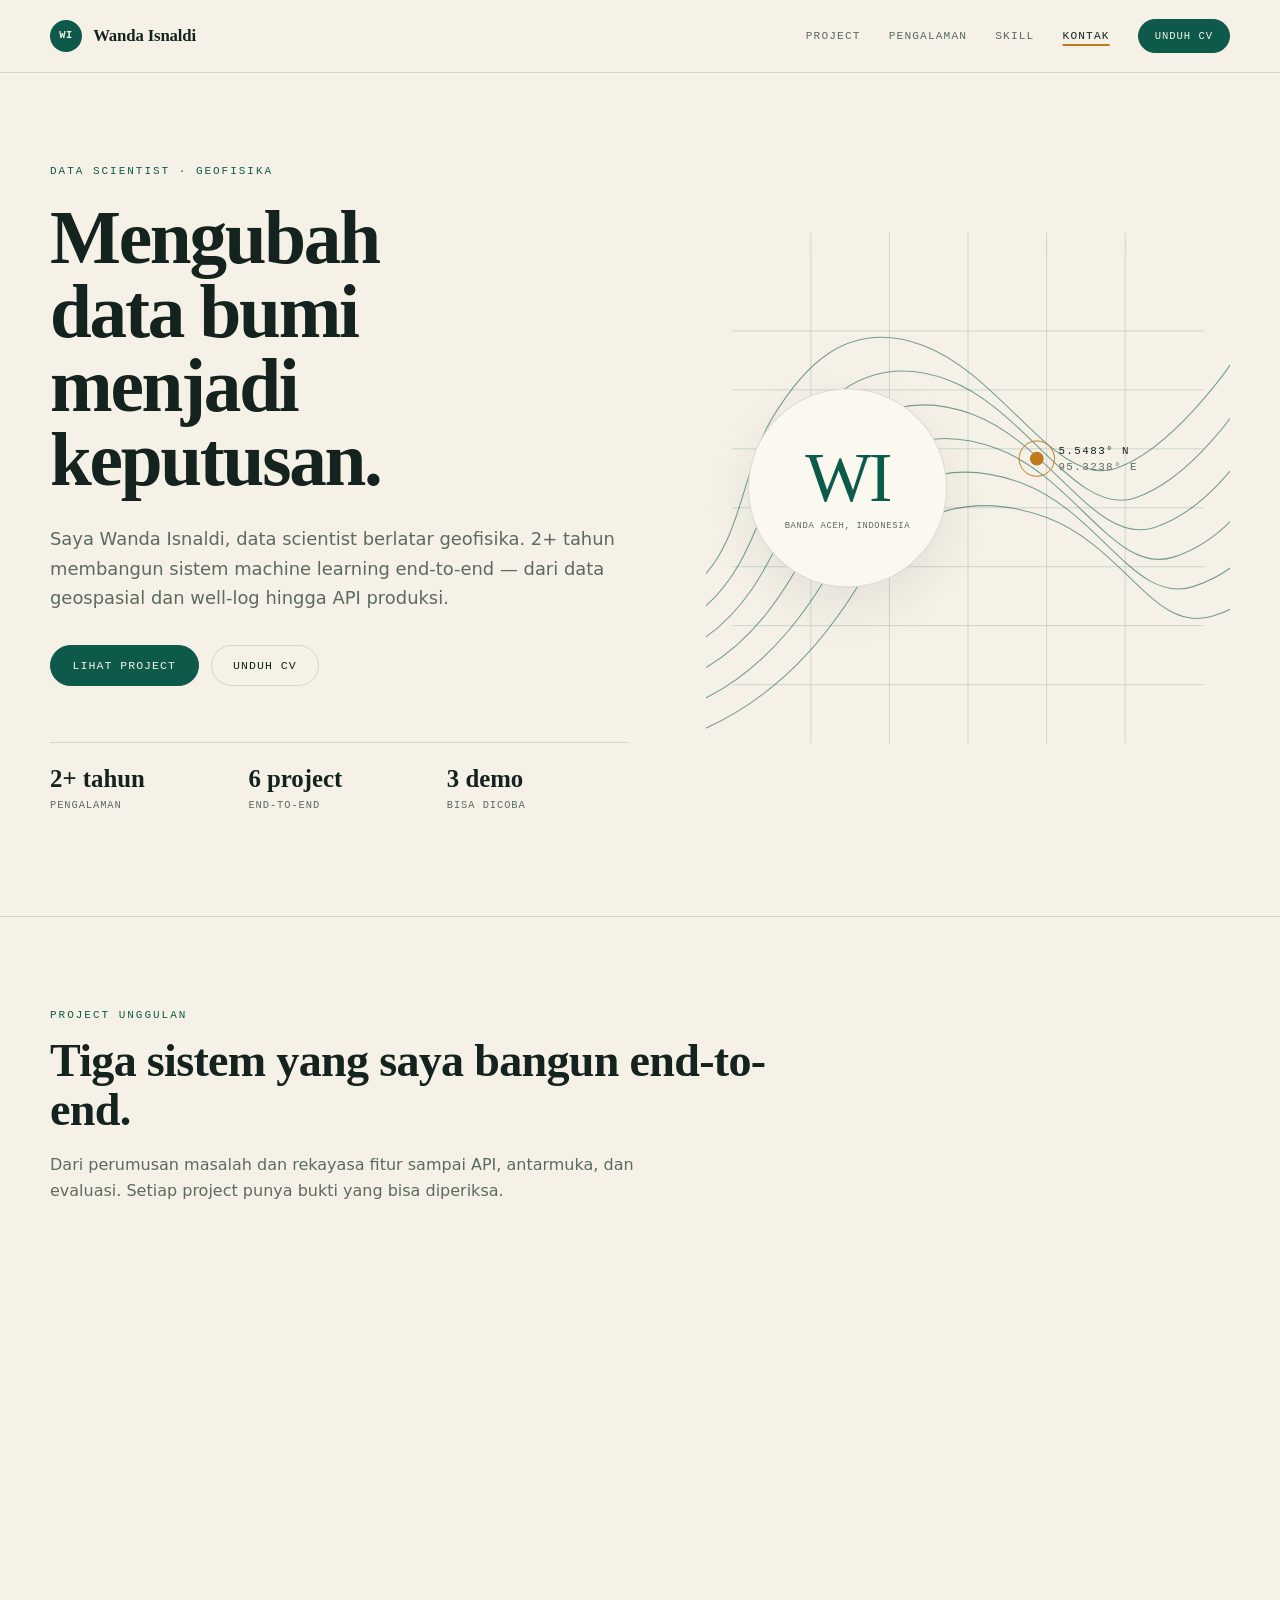
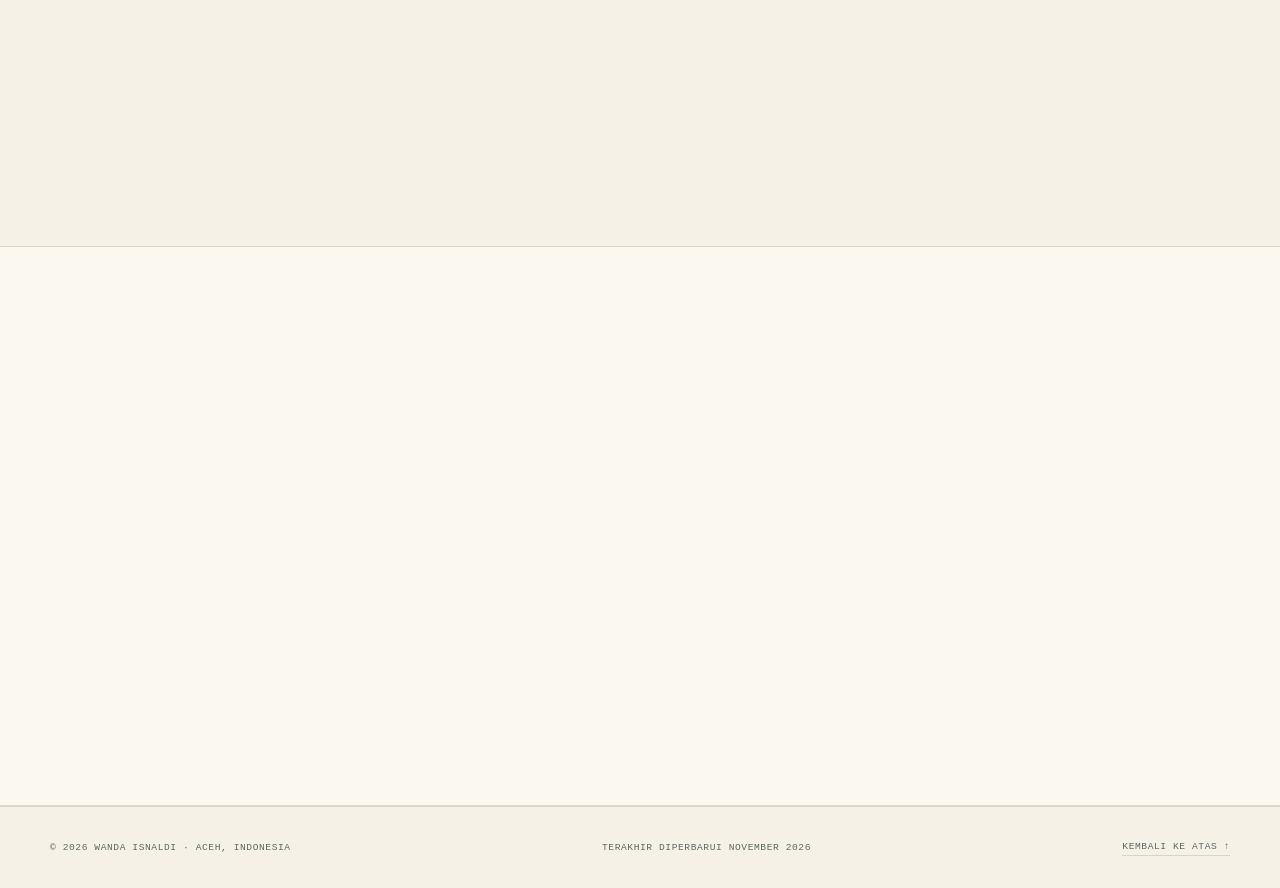
==== index.html @ b119df4d "deploy: portfolio site" ====
<!DOCTYPE html>
<html lang="id">
<head>
  <meta charset="utf-8">
  <meta name="viewport" content="width=device-width, initial-scale=1">
  <title>Wanda Isnaldi — Data Scientist | Machine Learning &amp; Geospasial</title>
  <meta name="description" content="Data scientist berlatar geofisika. Portofolio project machine learning end-to-end: data geospasial, well-log, time-series, NLP, dan API siap produksi.">
  <meta name="author" content="Wanda Isnaldi">
  <meta name="theme-color" content="#F5F1E7">
  <link rel="canonical" href="https://eidos110.github.io/">

  <meta property="og:type" content="website">
  <meta property="og:locale" content="id_ID">
  <meta property="og:site_name" content="Wanda Isnaldi">
  <meta property="og:title" content="Wanda Isnaldi — Data Scientist">
  <meta property="og:description" content="Data scientist berlatar geofisika. Machine learning end-to-end: geospasial, well-log, time-series, NLP, dan API produksi.">
  <meta property="og:url" content="https://eidos110.github.io/">
  <meta property="og:image" content="https://eidos110.github.io/assets/img/og-image.png">
  <meta property="og:image:width" content="1200">
  <meta property="og:image:height" content="630">
  <meta property="og:image:alt" content="Wanda Isnaldi — Data Scientist">

  <meta name="twitter:card" content="summary_large_image">
  <meta name="twitter:title" content="Wanda Isnaldi — Data Scientist">
  <meta name="twitter:description" content="Machine learning end-to-end: geospasial, well-log, time-series, NLP, dan API produksi.">
  <meta name="twitter:image" content="https://eidos110.github.io/assets/img/og-image.png">
  <meta name="twitter:image:alt" content="Wanda Isnaldi — Data Scientist">

  <link rel="icon" href="assets/img/favicon.svg" type="image/svg+xml">
  <link rel="apple-touch-icon" href="assets/img/apple-touch-icon.png">
  <link rel="preload" href="assets/fonts/fraunces-latin.woff2" as="font" type="font/woff2" crossorigin>
  <link rel="preload" href="assets/fonts/inter-latin.woff2" as="font" type="font/woff2" crossorigin>
  <link rel="stylesheet" href="assets/css/styles.css">

  <script type="application/ld+json">
  {
    "@context": "https://schema.org",
    "@type": "Person",
    "name": "Wanda Isnaldi",
    "jobTitle": "Data Scientist",
    "url": "https://eidos110.github.io/",
    "sameAs": ["https://github.com/Eidos110/"],
    "alumniOf": {
      "@type": "CollegeOrUniversity",
      "name": "Universitas Syiah Kuala",
      "description": "S1 Teknik Geofisika, lulus September 2022"
    },
    "knowsAbout": [
      "Machine Learning",
      "Geophysics",
      "Geospatial AI",
      "Time Series Forecasting",
      "Natural Language Processing",
      "MLOps"
    ]
  }
  </script>
</head>
<body>
  <a class="skip-link" href="#main">Langsung ke konten</a>

  <header class="site-header">
    <div class="container site-header__inner">
      <a class="brand" href="#top">
        <span class="brand__mark" aria-hidden="true">WI</span>
        <span class="brand__text">Wanda Isnaldi</span>
      </a>
      <button class="nav__toggle" type="button" data-menu-toggle aria-expanded="false" aria-controls="site-menu">
        Menu
      </button>
      <nav class="nav" aria-label="Navigasi utama">
        <div class="nav__links" id="site-menu" data-menu>
          <a href="#project" data-nav-link>Project</a>
          <a href="#pengalaman" data-nav-link>Pengalaman</a>
          <a href="#skill" data-nav-link>Skill</a>
          <a href="#kontak" data-nav-link>Kontak</a>
          <a class="btn btn--small btn--solid" href="assets/cv/wanda-isnaldi-cv.pdf" download>Unduh CV</a>
        </div>
      </nav>
    </div>
  </header>

  <main id="main" tabindex="-1">
    <section class="hero" id="top">
      <div class="container hero__inner">
        <div class="hero__copy">
          <p class="eyebrow">DATA SCIENTIST · GEOFISIKA</p>
          <h1>Mengubah data bumi menjadi keputusan.</h1>
          <p class="hero__lead">Saya Wanda Isnaldi, data scientist berlatar geofisika. 2+ tahun membangun sistem machine learning end-to-end — dari data geospasial dan well-log hingga API produksi.</p>
          <div class="hero__actions">
            <a class="btn btn--solid" href="#project">Lihat Project</a>
            <a class="btn btn--ghost" href="assets/cv/wanda-isnaldi-cv.pdf" download>Unduh CV</a>
          </div>
          <dl class="hero__stats">
            <div><dt>2+ tahun</dt><dd>pengalaman</dd></div>
            <div><dt>6 project</dt><dd>end-to-end</dd></div>
            <div><dt>3 demo</dt><dd>bisa dicoba</dd></div>
          </dl>
        </div>

        <div class="hero__art" aria-hidden="true">
          <svg class="hero__contours" viewBox="0 0 520 560" fill="none" xmlns="http://www.w3.org/2000/svg">
            <g stroke="currentColor" stroke-width="1.1" opacity="0.55">
              <path d="M-20 470C60 430 90 350 120 300s90-90 170-60 120 130 180 110 90-80 90-80"/>
              <path d="M-20 500C70 460 110 380 140 330s95-85 175-55 115 125 175 105 80-70 80-70"/>
              <path d="M-20 530C80 490 130 410 160 360s100-80 180-50 110 120 170 100 70-60 70-60"/>
              <path d="M-20 440C50 400 70 320 100 270s85-95 165-65 125 135 185 115 100-90 100-90"/>
              <path d="M-20 410C40 370 50 290 80 240s80-100 160-70 130 140 190 120 110-100 110-100"/>
              <path d="M-20 380C30 340 30 260 60 210s75-105 155-75 135 145 195 125 120-110 120-110"/>
            </g>
            <g stroke="currentColor" stroke-width="0.6" opacity="0.3">
              <path d="M20 120h480M20 180h480M20 240h480M20 300h480M20 360h480M20 420h480M20 480h480"/>
              <path d="M100 20v520M180 20v520M260 20v520M340 20v520M420 20v520"/>
            </g>
            <circle cx="330" cy="250" r="7" fill="#C07A1E"/>
            <circle cx="330" cy="250" r="18" stroke="#C07A1E" stroke-width="1"/>
            <text x="352" y="245" fill="#15231E" font-family="ui-monospace, monospace" font-size="11" letter-spacing="1.5">5.5483° N</text>
            <text x="352" y="262" fill="#5C6A62" font-family="ui-monospace, monospace" font-size="11" letter-spacing="1.5">95.3238° E</text>
          </svg>
          <div class="hero__monogram">
            <span>WI</span>
            <small>Banda Aceh, Indonesia</small>
          </div>
        </div>
      </div>
    </section>

    <section class="section reveal" id="project" data-reveal>
      <div class="container">
        <header class="section__head">
          <p class="eyebrow">PROJECT UNGGULAN</p>
          <h2 class="section__title">Tiga sistem yang saya bangun end-to-end.</h2>
          <p class="section__lead">Dari perumusan masalah dan rekayasa fitur sampai API, antarmuka, dan evaluasi. Setiap project punya bukti yang bisa diperiksa.</p>
        </header>

        <article class="project">
          <div class="project__media">
            <img src="assets/img/firecast.webp" width="1600" height="1000" alt="Antarmuka FireCast dengan peta risiko kebakaran dan panel prediksi" loading="lazy" decoding="async">
            <span class="project__index">01</span>
          </div>
          <div class="project__body">
            <p class="project__label">Fire risk intelligence</p>
            <h3 class="project__title">FireCast</h3>
            <p class="project__summary">Platform prediksi risiko kebakaran berbasis stacking ensemble dengan peta interaktif dan API inferensi titik/AOI.</p>
            <ul class="project__metrics">
              <li>Stacking LightGBM + XGBoost</li>
              <li>Kalibrasi isotonik</li>
              <li>SHAP top features</li>
            </ul>
            <ul class="project__tags">
              <li>Python</li><li>FastAPI</li><li>React/TS</li><li>LightGBM</li><li>XGBoost</li><li>SHAP</li><li>Leaflet</li><li>Docker</li><li>CI</li>
            </ul>
            <div class="project__actions">
              <a class="project__link" href="https://huggingface.co/spaces/Kaido1/firecast-private" target="_blank" rel="noopener noreferrer">Buka demo <span aria-hidden="true">↗</span></a>
              <a class="project__link" href="https://huggingface.co/spaces/Kaido1/firecast-private/tree/main" target="_blank" rel="noopener noreferrer">Kode backend <span aria-hidden="true">↗</span></a>
            </div>
            <p class="project__note">Demo HF — jika Space sedang tidur, klik Restart.</p>
            <details class="project__details">
              <summary>Ringkasan teknis</summary>
              <div class="project__details-body">
                <h4>Masalah</h4>
                <p>Skor risiko kebakaran sering tidak terkalibrasi dan sulit dijelaskan, sehingga tidak cukup dipercaya untuk keputusan operasional.</p>
                <h4>Pendekatan</h4>
                <p>Stacking ensemble LightGBM + XGBoost dengan meta-model LogisticRegressionCV, kalibrasi isotonik, dan SHAP untuk menjelaskan faktor dominan. Disajikan lewat API FastAPI untuk titik maupun AOI, plus peta React/Leaflet.</p>
                <h4>Hasil</h4>
                <p>API inferensi titik dan batch, risk bands, editor AOI, rate limit, serta autentikasi API key. Model dan antarmuka berjalan dalam container dengan CI.</p>
              </div>
            </details>
          </div>
        </article>

        <article class="project">
          <div class="project__media">
            <img src="assets/img/mwd-copilot.webp" width="1600" height="1000" alt="Dashboard MWD Copilot menampilkan prediksi porositas dan tipe fluida" loading="lazy" decoding="async">
            <span class="project__index">02</span>
          </div>
          <div class="project__body">
            <p class="project__label">Drilling decision support</p>
            <h3 class="project__title">MWD Copilot</h3>
            <p class="project__summary">Prediksi porositas, tipe fluida, dan pore pressure dari telemetri MWD/LWD secara real-time.</p>
            <ul class="project__metrics">
              <li>Porositas RMSE 0,038</li>
              <li>Fluida F1 0,93</li>
              <li>Real-time WebSocket</li>
            </ul>
            <ul class="project__tags">
              <li>Python</li><li>FastAPI</li><li>Next.js</li><li>XGBoost</li><li>SHAP</li><li>WebSocket</li><li>Docker</li>
            </ul>
            <div class="project__actions">
              <a class="project__link" href="https://huggingface.co/spaces/Kaido1/MWD-Copilot" target="_blank" rel="noopener noreferrer">Buka demo <span aria-hidden="true">↗</span></a>
              <a class="project__link" href="https://github.com/Eidos110/AI-MWD-Copilot" target="_blank" rel="noopener noreferrer">Lihat kode <span aria-hidden="true">↗</span></a>
            </div>
            <p class="project__note">Demo HF — jika Space sedang tidur, klik Restart.</p>
            <details class="project__details">
              <summary>Ringkasan teknis</summary>
              <div class="project__details-body">
                <h4>Masalah</h4>
                <p>Keputusan pemboran membutuhkan insight cepat dari telemetri MWD/LWD yang terus mengalir.</p>
                <h4>Pendekatan</h4>
                <p>Pipeline feature leakage-safe, model terpisah per target (porositas, tipe fluida, pore pressure), dan pengiriman hasil real-time lewat WebSocket. Model disimpan dengan joblib.</p>
                <h4>Hasil</h4>
                <p>Prediksi porositas dengan RMSE 0,038 dan klasifikasi tipe fluida F1 0,93, dilengkapi interpretasi SHAP di antarmuka.</p>
              </div>
            </details>
          </div>
        </article>

        <article class="project">
          <div class="project__media">
            <img src="assets/img/cleaner-bot.webp" width="1600" height="1000" alt="Agentic Geophysics Data Cleaning Bot menampilkan hasil pembersihan well-log dan quality gate" loading="lazy" decoding="async">
            <span class="project__index">03</span>
          </div>
          <div class="project__body">
            <p class="project__label">Agentic data quality</p>
            <h3 class="project__title">Agentic Geophysics Data Cleaning Bot</h3>
            <p class="project__summary">Agen empat tool membersihkan data well-log LAS dengan audit trail dan quality gate.</p>
            <ul class="project__metrics">
              <li>4 tool berurutan</li>
              <li>R² 0,52 well-disjoint CV</li>
              <li>Gate READY/REVIEW/REJECT</li>
            </ul>
            <ul class="project__tags">
              <li>Python</li><li>Gradio</li><li>scikit-learn</li><li>RandomForest</li><li>Isolation Forest</li><li>HF Spaces</li>
            </ul>
            <div class="project__actions">
              <a class="project__link" href="https://huggingface.co/spaces/Kaido1/cleaner-ai-log" target="_blank" rel="noopener noreferrer">Buka demo <span aria-hidden="true">↗</span></a>
              <span class="project__private">Repo privat</span>
            </div>
            <p class="project__note">Demo HF — jika Space sedang tidur, klik Restart.</p>
            <details class="project__details">
              <summary>Ringkasan teknis</summary>
              <div class="project__details-body">
                <h4>Masalah</h4>
                <p>Data well-log LAS sering kotor, tidak konsisten, dan memakan waktu untuk dibersihkan manual.</p>
                <h4>Pendekatan</h4>
                <p>Agen empat tool: schema mapper, outlier detector, Gardner corrector, dan ML imputer, dengan audit trail serta quality gate.</p>
                <h4>Hasil</h4>
                <p>LAS bersih, report.json, audit.csv, plot before/after, dan gate READY/REVIEW/REJECT. Density imputer mencapai R² 0,52 pada well-disjoint CV.</p>
              </div>
            </details>
          </div>
        </article>
      </div>
    </section>

    <section class="section reveal" id="project-lain" data-reveal>
      <div class="container">
        <header class="section__head">
          <p class="eyebrow">PROJECT PENDUKUNG</p>
          <h2 class="section__title">Bukti lain dari cara saya bekerja.</h2>
        </header>
        <div class="mini-projects">
          <article class="mini-project">
            <p class="mini-project__label">NLP · RAG</p>
            <h3>RAG Layanan Pelanggan Perbankan</h3>
            <p class="mini-project__summary">Asisten layanan pelanggan berbasis retrieval-augmented generation dengan Phi-3, Chroma, dan LangChain.</p>
            <ul class="mini-project__metrics">
              <li>precision@1 93% pada 60 kueri</li>
              <li>+18% recall@3</li>
              <li>Jawaban salah turun 4,2×</li>
            </ul>
            <a class="mini-project__link" href="https://github.com/Eidos110/Bank-Customer-Service-RAG" target="_blank" rel="noopener noreferrer">Lihat kode <span aria-hidden="true">↗</span></a>
          </article>

          <article class="mini-project">
            <p class="mini-project__label">Time series</p>
            <h3>Peramalan Time Series Retail</h3>
            <p class="mini-project__summary">Peramalan penjualan 50 minggu ke depan dengan Prophet untuk perencanaan promosi.</p>
            <ul class="mini-project__metrics">
              <li>RMSE 1.190 → 1.126 (−5,4%)</li>
              <li>Horizon 50 minggu</li>
              <li>Promosi &gt; hari libur</li>
            </ul>
            <a class="mini-project__link" href="https://github.com/Eidos110/Portfolio/tree/main/P.%20Promotional%20Time%20Series" target="_blank" rel="noopener noreferrer">Lihat kode <span aria-hidden="true">↗</span></a>
          </article>

          <article class="mini-project">
            <p class="mini-project__label">Anomali · Simulasi</p>
            <span class="mini-project__badge">Simulasi</span>
            <h3>Pemantauan Distribusi BBM Bersubsidi</h3>
            <p class="mini-project__summary">Simulasi end-to-end pemantauan distribusi BBM bersubsidi pada 74.160 laporan inspeksi.</p>
            <ul class="mini-project__metrics">
              <li>74.160 laporan inspeksi</li>
              <li>Precision/recall 100% rule-based</li>
              <li>Isolation Forest + Streamlit</li>
            </ul>
            <a class="mini-project__link" href="https://github.com/Eidos110/Dashboard-Simulation-Distribution" target="_blank" rel="noopener noreferrer">Lihat kode <span aria-hidden="true">↗</span></a>
          </article>
        </div>
      </div>
    </section>

    <section class="section reveal" id="pengalaman" data-reveal>
      <div class="container">
        <header class="section__head">
          <p class="eyebrow">PENGALAMAN</p>
          <h2 class="section__title">Dari eksplorasi data ke keputusan.</h2>
        </header>

        <div class="experience">
          <div class="timeline">
            <article class="timeline__item">
              <p class="timeline__date">Jan 2023 — sekarang</p>
              <h3>Freelance Data Scientist</h3>
              <p class="timeline__org">Remote</p>
              <ul>
                <li>Deteksi abu vulkanik Himawari-8 dengan akurasi 97,4%.</li>
                <li>NLP sentimen: kepuasan naik 8%, keluhan turun 10%.</li>
                <li>Forecasting 1D CNN dengan akurasi +10%.</li>
              </ul>
            </article>

            <article class="timeline__item">
              <p class="timeline__date">Jul — Agu 2023</p>
              <h3>Data Scientist Intern</h3>
              <p class="timeline__org">Home Credit Indonesia × Rakamin</p>
              <ul>
                <li>Credit risk scoring dengan model ensemble.</li>
                <li>Visualisasi interaktif dengan Plotly untuk tim bisnis.</li>
              </ul>
            </article>

            <article class="timeline__item">
              <p class="timeline__date">Jun — Jul 2023</p>
              <h3>Data Scientist Intern</h3>
              <p class="timeline__org">IDX Partners × Rakamin</p>
              <ul>
                <li>Prediksi gagal bayar dengan SMOTE, akurasi 88%.</li>
                <li>EDA dan imputasi data untuk model prediktif.</li>
              </ul>
            </article>
          </div>

          <aside class="education" aria-labelledby="pendidikan-title">
            <p class="eyebrow" id="pendidikan-title">PENDIDIKAN</p>
            <h3>S1 Teknik Geofisika</h3>
            <p>Universitas Syiah Kuala, Banda Aceh</p>
            <p class="education__meta">Lulus September 2022</p>
          </aside>
        </div>
      </div>
    </section>

    <section class="section reveal" id="skill" data-reveal>
      <div class="container">
        <header class="section__head">
          <p class="eyebrow">SKILL &amp; SERTIFIKASI</p>
          <h2 class="section__title">Alat kerja yang saya pakai sehari-hari.</h2>
        </header>

        <div class="skill-layout">
          <div class="skill-groups">
            <div class="skill-group">
              <h3>Machine Learning &amp; AI</h3>
              <p>Supervised/unsupervised, XGBoost, LightGBM, Prophet, CNN 1D, PyTorch, TensorFlow, NLP, RAG, LangChain, embeddings, SMOTE, SHAP, time-series.</p>
            </div>
            <div class="skill-group">
              <h3>Data &amp; Visualisasi</h3>
              <p>Pandas, NumPy, scikit-learn, Plotly, Power BI, Matplotlib, Seaborn.</p>
            </div>
            <div class="skill-group">
              <h3>MLOps &amp; Deployment</h3>
              <p>Docker, FastAPI, Flask, Streamlit, Chroma, GitHub Actions, model registry, DVC.</p>
            </div>
            <div class="skill-group">
              <h3>Bahasa Pemrograman</h3>
              <p>Python, R, MATLAB, JavaScript, SQL.</p>
            </div>
            <div class="skill-group">
              <h3>Database &amp; Tools</h3>
              <p>MySQL, PostgreSQL, Jupyter, Git, GitHub, Excel.</p>
            </div>
            <div class="skill-group">
              <h3>Geospasial</h3>
              <p>QGIS, Himawari-8, band thermal/SWIR, CCA, morphological closing.</p>
            </div>
          </div>

          <aside class="certifications" aria-labelledby="sertifikasi-title">
            <p class="eyebrow" id="sertifikasi-title">SERTIFIKASI</p>
            <ul class="cert-list">
              <li>Data Science Professional Certificate — IBM (Coursera)</li>
              <li>Deep Learning Specialization — DeepLearning.AI (Coursera)</li>
              <li>Python Course for Geoscientists, Batch V — SEG SC Universitas Pertamina</li>
              <li>Google Earth Engine × Machine Learning — GeoSoftware Community &amp; PT GAI</li>
            </ul>
          </aside>
        </div>
      </div>
    </section>

    <section class="section section--contact reveal" id="kontak" data-reveal>
      <div class="container">
        <header class="section__head">
          <p class="eyebrow">KONTAK</p>
          <h2 class="section__title">Mari bekerja sama.</h2>
          <p class="section__lead">Terbuka untuk posisi full-time Data Scientist / ML Engineer, maupun project freelance di sekitar data, machine learning, dan geospasial.</p>
        </header>

        <div class="contact__actions">
          <a class="btn btn--solid" href="mailto:wandaisnaldi77@gmail.com?subject=Rekrutmen%20%E2%80%94%20Wanda%20Isnaldi">Rekrut sebagai Data Scientist</a>
          <a class="btn btn--ghost" href="mailto:wandaisnaldi77@gmail.com?subject=Project%20freelance%20%E2%80%94%20Wanda%20Isnaldi">Diskusikan project freelance</a>
        </div>

        <div class="contact__meta">
          <a href="mailto:wandaisnaldi77@gmail.com">wandaisnaldi77@gmail.com</a>
          <a href="https://github.com/Eidos110/" target="_blank" rel="noopener noreferrer">github.com/Eidos110 <span aria-hidden="true">↗</span></a>
          <button class="copy-email" type="button" data-copy-email="wandaisnaldi77@gmail.com">
            <span data-copy-label aria-live="polite">Salin email</span>
          </button>
          <a href="assets/cv/wanda-isnaldi-cv.pdf" download>Unduh CV (PDF)</a>
        </div>

        <p class="contact__location">Aceh, Indonesia · terbuka untuk remote/hybrid</p>
      </div>
    </section>
  </main>

  <footer class="site-footer">
    <div class="container site-footer__inner">
      <p>© 2026 Wanda Isnaldi · Aceh, Indonesia</p>
      <p>Terakhir diperbarui November 2026</p>
      <a href="#top">Kembali ke atas ↑</a>
    </div>
  </footer>
  <script type="module" src="assets/js/main.js"></script>
</body>
</html>
---- assets/css/styles.css ----
@font-face{font-family:Fraunces;src:url(../fonts/fraunces-latin.woff2) format("woff2");font-weight:100 900;font-style:normal;font-display:swap}@font-face{font-family:Inter;src:url(../fonts/inter-latin.woff2) format("woff2");font-weight:100 900;font-style:normal;font-display:swap}:root{--paper: #f5f1e7;--card: #fbf8f0;--ink: #15231e;--muted: #5c6a62;--teal: #0e5a4a;--amber: #c07a1e;--line: rgba(21, 35, 30, .14);--font-display: "Fraunces", Georgia, "Times New Roman", serif;--font-body: "Inter", system-ui, -apple-system, "Segoe UI", sans-serif;--font-mono: ui-monospace, "SFMono-Regular", Consolas, "Liberation Mono", monospace;--max: 1180px;--gutter: clamp(1.25rem, 4vw, 2.5rem);--radius: 8px;--radius-lg: 18px;--transition: .18s ease}*,*:before,*:after{box-sizing:border-box}html{scroll-behavior:smooth;scroll-padding-top:6rem}body{margin:0;background:var(--paper);color:var(--ink);font-family:var(--font-body);font-size:1rem;line-height:1.65;-webkit-font-smoothing:antialiased}h1,h2,h3,h4{margin:0;font-family:var(--font-display);font-weight:600;line-height:1.1;letter-spacing:-.015em}p{margin:0}ul,ol{margin:0;padding:0;list-style:none}a{color:inherit;text-decoration-thickness:1px;text-underline-offset:.2em}a:hover{color:var(--teal)}:focus-visible{outline:2px solid var(--amber);outline-offset:3px;border-radius:2px}::selection{background:#0e5a4a2e}.container{width:min(100% - (var(--gutter) * 2),var(--max));margin-inline:auto}.skip-link{position:fixed;top:1rem;left:1rem;z-index:100;padding:.7rem 1rem;background:var(--ink);color:var(--paper);font-family:var(--font-mono);font-size:.75rem;letter-spacing:.06em;text-transform:uppercase;text-decoration:none;transform:translateY(-200%)}.skip-link:focus{transform:none}.eyebrow{font-family:var(--font-mono);font-size:.6875rem;font-weight:500;letter-spacing:.18em;line-height:1.5;text-transform:uppercase;color:var(--teal)}.site-header{position:sticky;top:0;z-index:50;background:#f5f1e7eb;border-bottom:1px solid var(--line);backdrop-filter:blur(14px)}.site-header__inner{display:flex;align-items:center;justify-content:space-between;gap:1.5rem;min-height:4.5rem}.brand{display:inline-flex;align-items:center;gap:.7rem;font-family:var(--font-display);font-size:1.05rem;font-weight:600;letter-spacing:-.01em;text-decoration:none;white-space:nowrap}.brand__mark{display:grid;place-items:center;width:2rem;height:2rem;border-radius:50%;background:var(--teal);color:var(--paper);font-family:var(--font-mono);font-size:.65rem;letter-spacing:.04em}.nav__toggle{display:none;padding:.55rem .9rem;border:1px solid var(--line);border-radius:999px;background:transparent;color:var(--ink);font-family:var(--font-mono);font-size:.7rem;letter-spacing:.1em;text-transform:uppercase;cursor:pointer}.nav__links{display:flex;align-items:center;gap:clamp(1rem,2.2vw,2rem)}.nav__links>a:not(.btn){font-family:var(--font-mono);font-size:.7rem;letter-spacing:.1em;text-transform:uppercase;text-decoration:none;color:var(--muted);transition:color var(--transition)}.nav__links>a:not(.btn):hover,.nav__links>a[aria-current=location]{color:var(--ink)}.nav__links>a[aria-current=location]{text-decoration:underline;text-decoration-color:var(--amber);text-decoration-thickness:2px;text-underline-offset:.45em}.btn{display:inline-flex;align-items:center;justify-content:center;gap:.5rem;padding:.85rem 1.35rem;border:1px solid transparent;border-radius:999px;font-family:var(--font-mono);font-size:.72rem;font-weight:500;letter-spacing:.09em;line-height:1;text-transform:uppercase;text-decoration:none;cursor:pointer;transition:background var(--transition),color var(--transition),border-color var(--transition),transform var(--transition)}.btn:hover{transform:translateY(-1px)}.btn--solid{background:var(--teal);border-color:var(--teal);color:var(--paper)}.btn--solid:hover{background:#0a4438;border-color:#0a4438;color:var(--paper)}.btn--ghost{background:transparent;border-color:var(--line);color:var(--ink)}.btn--ghost:hover{border-color:var(--ink);color:var(--ink)}.btn--small{padding:.65rem 1rem;font-size:.66rem}.hero{padding:clamp(3rem,7vw,6rem) 0 clamp(3.5rem,8vw,7rem);border-bottom:1px solid var(--line);overflow:hidden}.hero__inner{display:grid;grid-template-columns:minmax(0,1.05fr) minmax(0,.95fr);align-items:center;gap:clamp(2rem,6vw,5rem)}.hero__copy .eyebrow{margin-bottom:1.4rem}.hero h1{max-width:12ch;font-size:clamp(2.8rem,6vw,4.7rem);font-weight:600;line-height:.98;letter-spacing:-.03em}.hero__lead{max-width:36rem;margin-top:1.75rem;color:var(--muted);font-size:clamp(1rem,1.4vw,1.125rem)}.hero__actions{display:flex;flex-wrap:wrap;gap:.75rem;margin-top:2rem}.hero__stats{display:grid;grid-template-columns:repeat(3,minmax(0,1fr));gap:1rem;margin:clamp(2.5rem,5vw,3.5rem) 0 0;padding-top:1.4rem;border-top:1px solid var(--line)}.hero__stats div{min-width:0}.hero__stats dt{font-family:var(--font-display);font-size:clamp(1.2rem,2vw,1.55rem);font-weight:600;line-height:1.15}.hero__stats dd{margin:.2rem 0 0;color:var(--muted);font-family:var(--font-mono);font-size:.65rem;letter-spacing:.09em;text-transform:uppercase}.hero__art{position:relative;width:100%;max-width:34rem;margin-inline:auto;aspect-ratio:1 / 1.05;color:var(--teal)}.hero__contours{display:block;width:100%;height:100%}.hero__monogram{position:absolute;top:50%;left:8%;display:flex;flex-direction:column;align-items:center;justify-content:center;width:clamp(9rem,38%,13rem);aspect-ratio:1;border:1px solid var(--line);border-radius:50%;background:var(--card);box-shadow:0 18px 50px #15231e14;transform:translateY(-50%)}.hero__monogram span{font-family:var(--font-display);font-size:clamp(2.8rem,7vw,4.4rem);font-weight:500;line-height:1;letter-spacing:-.04em;color:var(--teal)}.hero__monogram small{margin-top:.45rem;color:var(--muted);font-family:var(--font-mono);font-size:.55rem;letter-spacing:.08em;text-transform:uppercase;text-align:center}.section{padding:clamp(3.5rem,7vw,6rem) 0;border-bottom:1px solid var(--line);content-visibility:auto;contain-intrinsic-size:auto 1000px}.section__head{max-width:46rem;margin-bottom:clamp(2rem,4vw,3.25rem)}.section__title{margin-top:.9rem;font-size:clamp(2rem,3.6vw,3rem);line-height:1.05}.section__lead{max-width:38rem;margin-top:1.1rem;color:var(--muted)}.project{display:grid;grid-template-columns:minmax(0,1.08fr) minmax(0,.92fr);align-items:center;gap:clamp(1.75rem,4.5vw,3.75rem);padding:clamp(2.25rem,4.5vw,3.5rem) 0;border-top:1px solid var(--line);content-visibility:auto;contain-intrinsic-size:auto 700px}.project:first-of-type{padding-top:0;border-top:0}.project:nth-of-type(2n) .project__media{order:2}.project:nth-of-type(2n) .project__body{order:1}.project__media{position:relative;aspect-ratio:16 / 10;overflow:hidden;border:1px solid var(--line);border-radius:var(--radius-lg);background:var(--card)}.project__media img{display:block;width:100%;height:100%;object-fit:cover}.project__index{position:absolute;top:1rem;left:1rem;padding:.35rem .6rem;border:1px solid var(--line);border-radius:999px;background:#f5f1e7eb;color:var(--teal);font-family:var(--font-mono);font-size:.6rem;letter-spacing:.12em}.project__body{min-width:0}.project__label{color:var(--teal);font-family:var(--font-mono);font-size:.65rem;letter-spacing:.15em;text-transform:uppercase}.project__title{margin-top:.6rem;font-size:clamp(1.75rem,3.2vw,2.5rem);overflow-wrap:anywhere}.project__summary{max-width:34rem;margin-top:.9rem;color:var(--muted)}.project__metrics{display:flex;flex-wrap:wrap;gap:.45rem;margin-top:1.25rem}.project__metrics li{max-width:100%;padding:.35rem .7rem;border:1px solid var(--line);border-radius:999px;background:var(--card);font-family:var(--font-mono);font-size:.63rem;letter-spacing:.03em;line-height:1.5;overflow-wrap:anywhere}.project__tags{display:flex;flex-wrap:wrap;gap:.25rem .6rem;margin-top:1rem;color:var(--muted);font-family:var(--font-mono);font-size:.6rem;letter-spacing:.06em;text-transform:uppercase}.project__tags li+li:before{content:"\b7";margin-right:.6rem;color:var(--amber)}.project__actions{display:flex;flex-wrap:wrap;align-items:center;gap:1.1rem 1.5rem;margin-top:1.4rem}.project__link{color:var(--teal);font-family:var(--font-mono);font-size:.68rem;letter-spacing:.08em;text-transform:uppercase;text-decoration:none;border-bottom:1px solid currentColor;padding-bottom:.15rem}.project__link:hover{color:var(--ink)}.project__private{color:var(--muted);font-family:var(--font-mono);font-size:.65rem;letter-spacing:.08em;text-transform:uppercase}.project__note{margin-top:.9rem;color:var(--muted);font-family:var(--font-mono);font-size:.6rem;letter-spacing:.03em}.project__details{margin-top:1.4rem;border-top:1px solid var(--line)}.project__details summary{display:flex;align-items:center;justify-content:space-between;gap:1rem;padding:.9rem 0;color:var(--ink);font-family:var(--font-mono);font-size:.68rem;letter-spacing:.1em;text-transform:uppercase;cursor:pointer;list-style:none}.project__details summary::-webkit-details-marker{display:none}.project__details summary:after{content:"+";color:var(--teal);font-size:1rem;line-height:1}.project__details[open] summary:after{content:"\2212"}.project__details-body{padding-bottom:.75rem}.project__details-body h4{margin-top:.9rem;color:var(--teal);font-family:var(--font-mono);font-size:.62rem;font-weight:500;letter-spacing:.12em;text-transform:uppercase}.project__details-body p{margin-top:.3rem;color:var(--muted);font-size:.94rem}.mini-projects{display:grid;grid-template-columns:repeat(3,minmax(0,1fr));gap:1rem}.mini-project{display:flex;flex-direction:column;min-width:0;padding:1.5rem;border:1px solid var(--line);border-radius:var(--radius-lg);background:var(--card)}.mini-project__label{color:var(--muted);font-family:var(--font-mono);font-size:.6rem;letter-spacing:.12em;text-transform:uppercase}.mini-project__badge{align-self:flex-start;margin-top:.65rem;padding:.22rem .55rem;border:1px solid rgba(192,122,30,.4);border-radius:999px;background:#c07a1e1f;color:#74460c;font-family:var(--font-mono);font-size:.58rem;font-weight:600;letter-spacing:.1em;text-transform:uppercase}.mini-project h3{margin-top:.65rem;font-size:1.25rem;line-height:1.15;overflow-wrap:anywhere}.mini-project__summary{margin-top:.75rem;color:var(--muted);font-size:.92rem}.mini-project__metrics{display:grid;gap:.35rem;margin-top:1rem}.mini-project__metrics li{position:relative;padding-left:.9rem;font-family:var(--font-mono);font-size:.62rem;line-height:1.5;overflow-wrap:anywhere}.mini-project__metrics li:before{content:"\2014";position:absolute;left:0;color:var(--amber)}.mini-project__link{margin-top:auto;padding-top:1.25rem;color:var(--teal);font-family:var(--font-mono);font-size:.65rem;letter-spacing:.08em;text-transform:uppercase;text-decoration:none;border-bottom:1px solid transparent;align-self:flex-start}.mini-project__link:hover{border-bottom-color:currentColor}.experience{display:grid;grid-template-columns:minmax(0,1.35fr) minmax(0,.65fr);align-items:start;gap:clamp(2rem,5vw,4rem)}.timeline{position:relative;display:grid;gap:2.25rem;padding-left:1.5rem}.timeline:before{content:"";position:absolute;top:.5rem;bottom:.5rem;left:.3rem;width:1px;background:var(--line)}.timeline__item{position:relative;min-width:0}.timeline__item:before{content:"";position:absolute;top:.5rem;left:-1.29rem;width:9px;height:9px;border-radius:50%;background:var(--amber);box-shadow:0 0 0 4px var(--paper)}.timeline__date{color:var(--muted);font-family:var(--font-mono);font-size:.62rem;letter-spacing:.1em;text-transform:uppercase}.timeline__item h3{margin-top:.35rem;font-size:1.35rem}.timeline__org{margin-top:.15rem;color:var(--teal);font-size:.88rem}.timeline__item ul{display:grid;gap:.4rem;margin-top:.8rem}.timeline__item li{position:relative;padding-left:1rem;color:var(--muted);font-size:.92rem}.timeline__item li:before{content:"\2013";position:absolute;left:0;color:var(--amber)}.education{position:sticky;top:6.5rem;padding:1.5rem;border:1px solid var(--line);border-radius:var(--radius-lg);background:var(--card)}.education h3{margin-top:.65rem;font-size:1.4rem}.education p{margin-top:.4rem;color:var(--muted);font-size:.9rem}.education .education__meta{color:var(--teal);font-family:var(--font-mono);font-size:.6rem;letter-spacing:.08em;text-transform:uppercase}.skill-layout{display:grid;grid-template-columns:minmax(0,1.4fr) minmax(0,.6fr);align-items:start;gap:clamp(2rem,5vw,4rem)}.skill-groups{display:grid;grid-template-columns:repeat(2,minmax(0,1fr));gap:1rem}.skill-group{min-width:0;padding:1.25rem;border:1px solid var(--line);border-radius:var(--radius-lg);background:var(--card)}.skill-group h3{font-size:1rem}.skill-group p{margin-top:.5rem;color:var(--muted);font-size:.86rem}.certifications{padding:1.5rem;border:1px solid var(--line);border-radius:var(--radius-lg);background:var(--card)}.cert-list{display:grid;gap:.8rem;margin-top:.95rem}.cert-list li{position:relative;padding-left:1rem;color:var(--muted);font-size:.84rem;line-height:1.55}.cert-list li:before{content:"\2014";position:absolute;left:0;color:var(--amber)}.section--contact{background:var(--card)}.section--contact .section__title{font-size:clamp(2.5rem,5.2vw,4rem)}.contact__actions{display:flex;flex-wrap:wrap;gap:.75rem;margin-top:1.75rem}.contact__meta{display:flex;flex-wrap:wrap;align-items:center;gap:.9rem 1.5rem;margin-top:2.25rem;padding-top:1.5rem;border-top:1px solid var(--line)}.contact__meta a,.copy-email{color:var(--ink);font-family:var(--font-mono);font-size:.68rem;letter-spacing:.06em;text-transform:uppercase;text-decoration:none;border-bottom:1px solid var(--line);padding-bottom:.15rem;background:transparent;cursor:pointer}.contact__meta a:hover,.copy-email:hover{color:var(--teal);border-color:currentColor}.copy-email{border-top:0;border-left:0;border-right:0;border-radius:0}.contact__location{margin-top:1.25rem;color:var(--muted);font-family:var(--font-mono);font-size:.62rem;letter-spacing:.08em;text-transform:uppercase}.site-footer{padding:2rem 0;border-top:1px solid var(--line)}.site-footer__inner{display:flex;flex-wrap:wrap;align-items:center;justify-content:space-between;gap:.75rem 1.5rem;color:var(--muted);font-family:var(--font-mono);font-size:.6rem;letter-spacing:.06em;text-transform:uppercase}.site-footer a{text-decoration:none;border-bottom:1px solid var(--line)}.site-footer a:hover{color:var(--teal);border-color:currentColor}.error-page{min-height:calc(100svh - 12.5rem);display:grid;align-items:center}.error-page__code{margin-top:.4rem;color:var(--amber);font-family:var(--font-mono);font-size:clamp(4rem,14vw,8rem);font-weight:500;letter-spacing:-.06em;line-height:1}.error-page .section__title{margin-top:.75rem}.error-page .section__lead{margin-top:1rem}.error-page__actions{display:flex;flex-wrap:wrap;gap:.75rem;margin-top:2rem}.reveal{opacity:1;transform:none}.js .reveal{transition:opacity .6s ease,transform .6s ease}.js .reveal:not(.is-visible){opacity:0;transform:translateY(18px)}@media(max-width:899px){.nav__toggle{display:inline-flex}.nav__links{position:absolute;top:100%;right:0;left:0;display:none;flex-direction:column;align-items:stretch;gap:0;padding:.75rem var(--gutter) 1.25rem;background:var(--paper);border-bottom:1px solid var(--line);box-shadow:0 24px 40px #15231e14}.nav__links.is-open{display:flex}.nav__links>a:not(.btn){padding:.85rem 0;border-bottom:1px solid var(--line);font-size:.78rem}.nav__links>.btn{margin-top:1rem}}@media(max-width:899px){.hero__inner{grid-template-columns:minmax(0,1fr)}.hero__art{max-width:22rem;margin-top:1rem}.hero h1{max-width:100%}}@media(max-width:899px){.project{grid-template-columns:minmax(0,1fr)}.project:nth-of-type(2n) .project__media,.project:nth-of-type(2n) .project__body{order:0}.mini-projects{grid-template-columns:minmax(0,1fr)}}@media(max-width:899px){.experience,.skill-layout{grid-template-columns:minmax(0,1fr)}.education{position:static}}@media(max-width:700px){.skill-groups{grid-template-columns:minmax(0,1fr)}}@media(max-width:560px){.hero__stats{gap:.6rem}.hero__stats dt{font-size:1.1rem}.hero__stats dd{font-size:.56rem}}@media(prefers-reduced-motion:reduce){html{scroll-behavior:auto}*,*:before,*:after{animation-duration:.01ms!important;animation-iteration-count:1!important;transition-duration:.01ms!important}.js .reveal,.js .reveal:not(.is-visible){opacity:1;transform:none}}
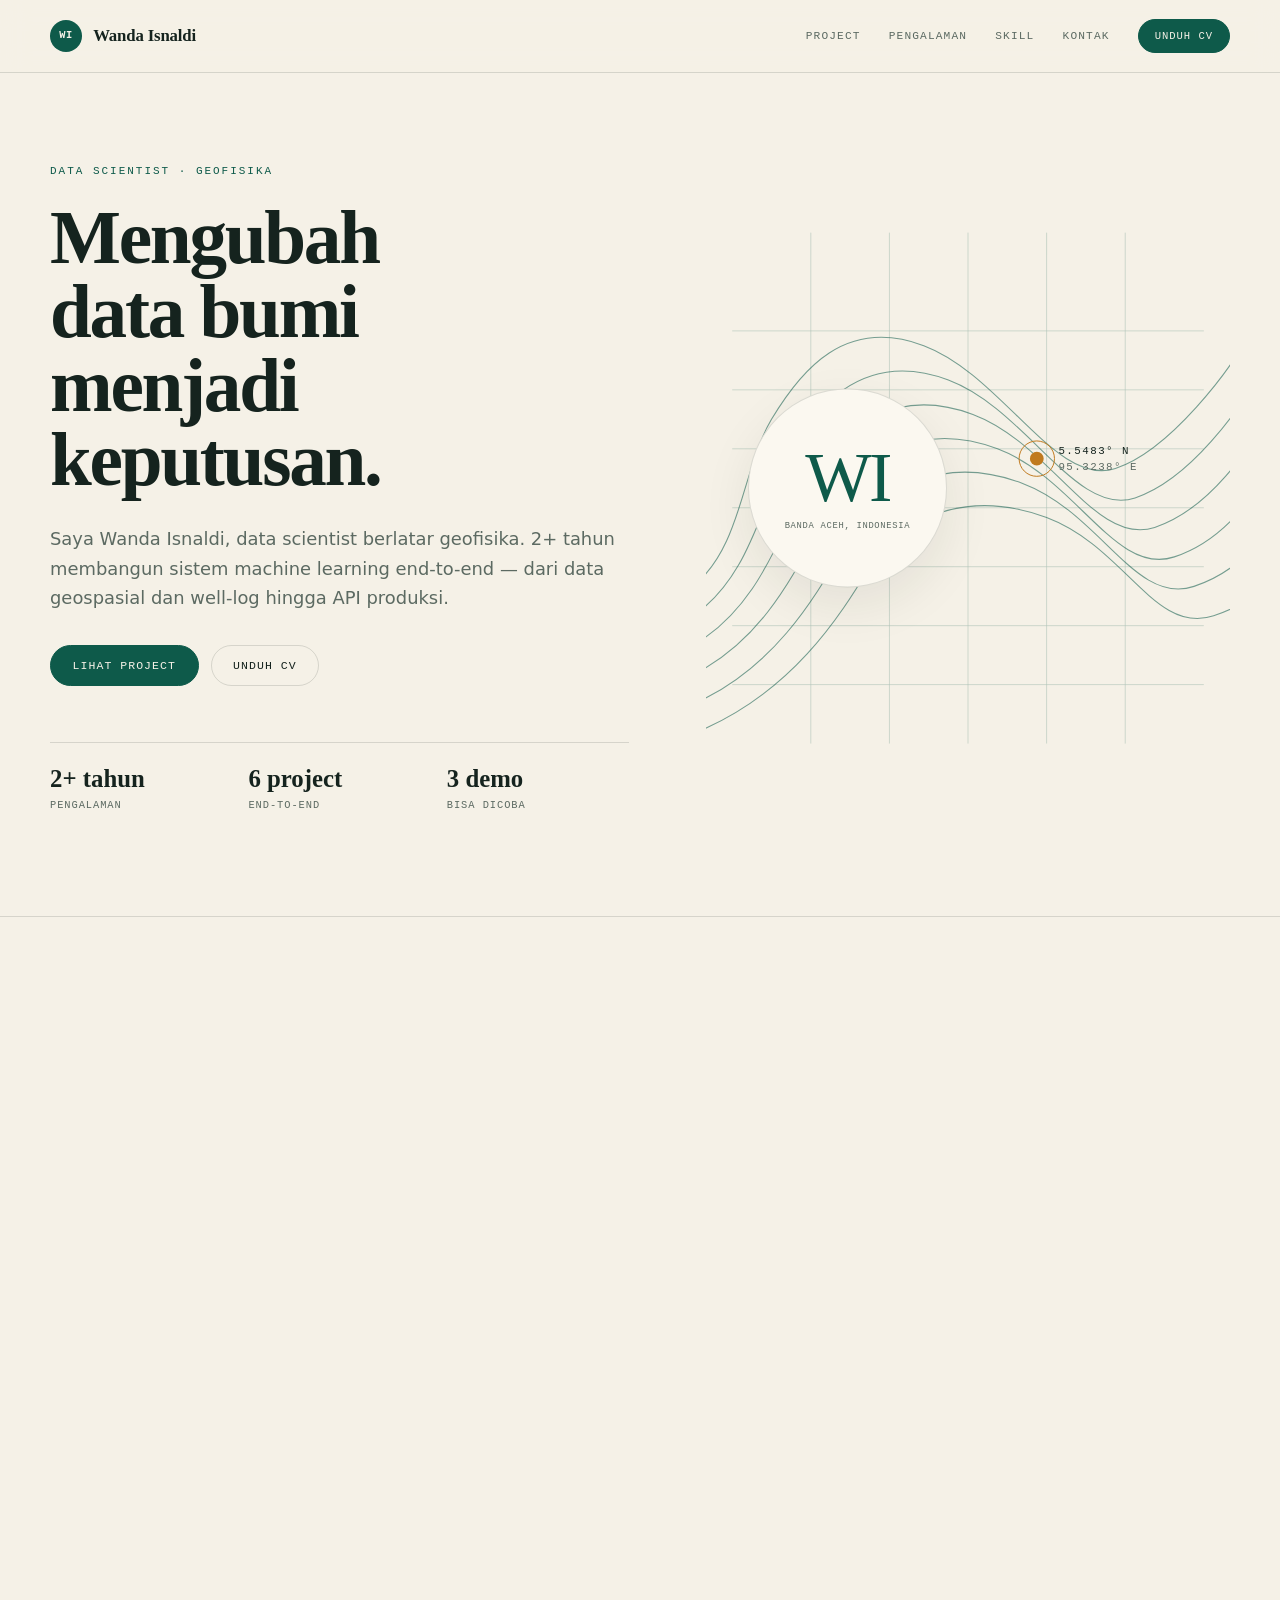
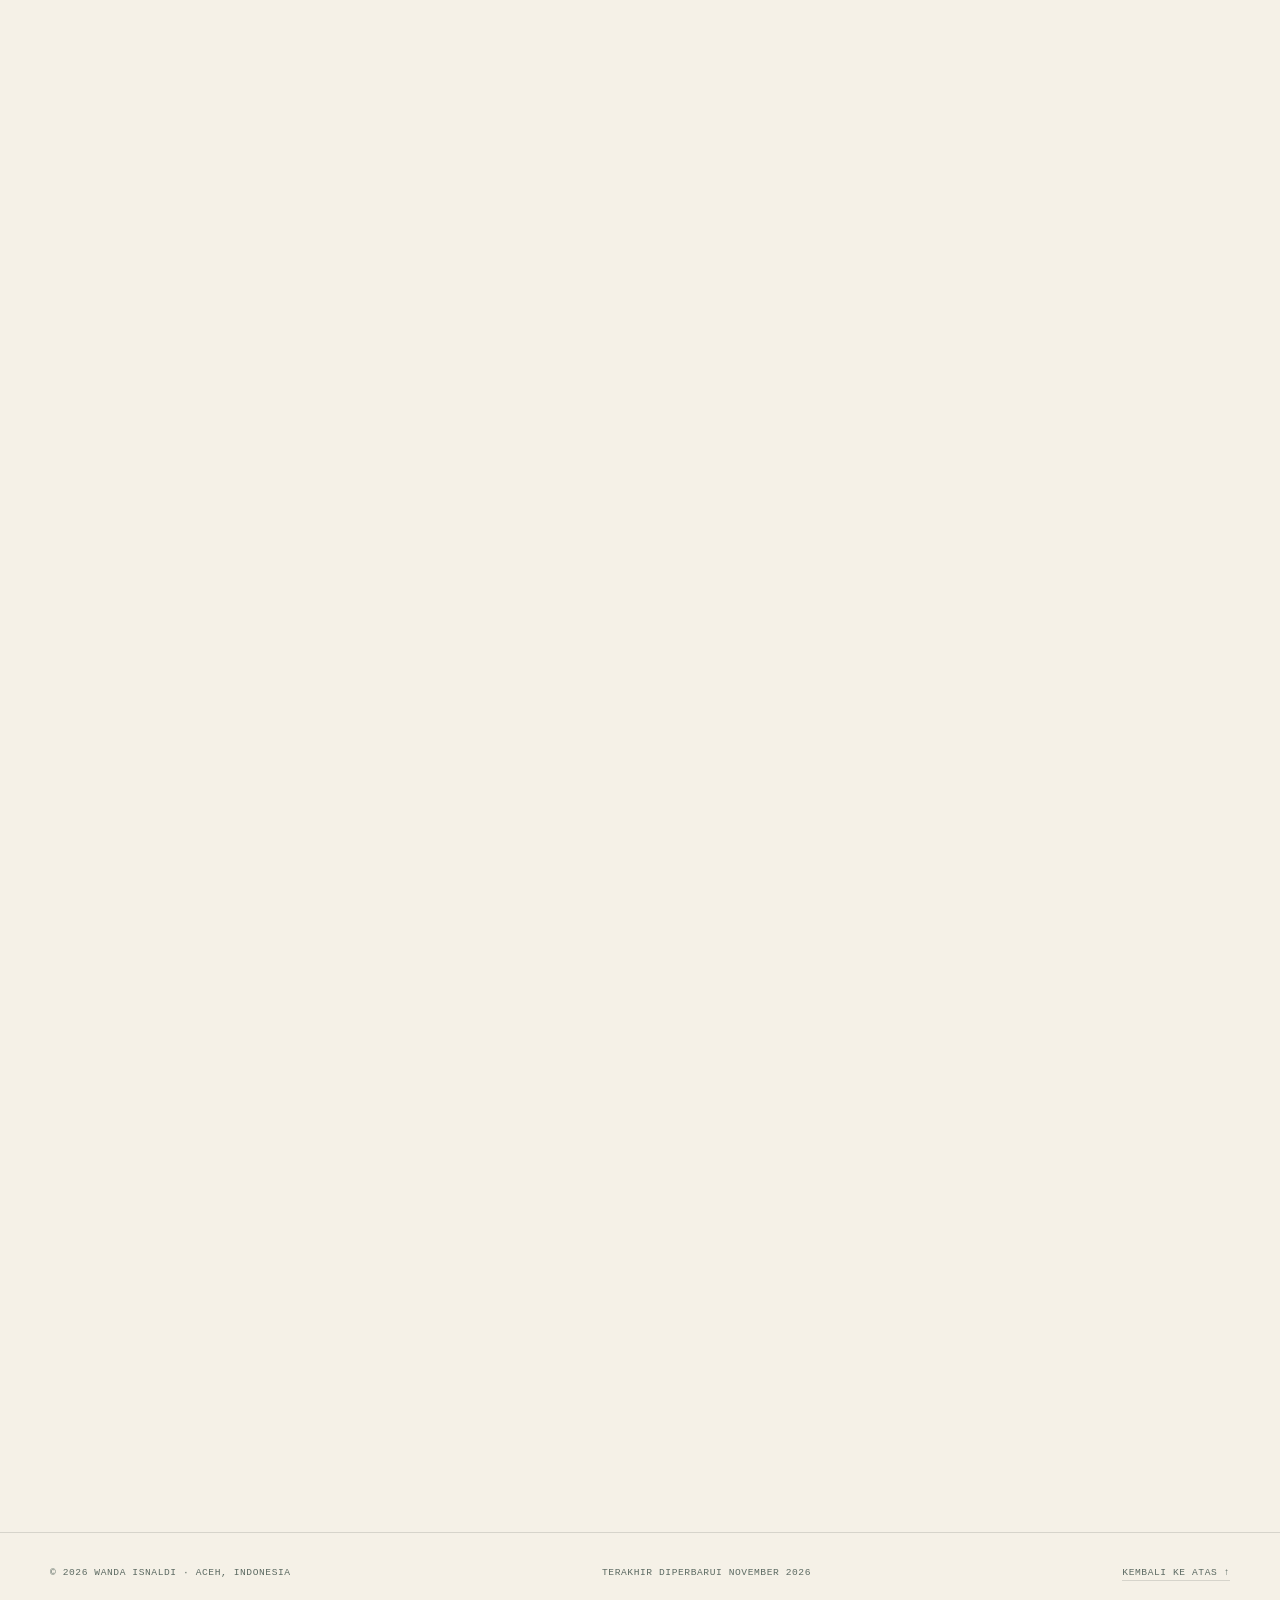
==== commit 7afd6bfe: "deploy: add CSP meta and referrer policy" ====
--- a/index.html
+++ b/index.html
@@ -3,6 +3,8 @@
 <head>
   <meta charset="utf-8">
   <meta name="viewport" content="width=device-width, initial-scale=1">
+  <meta http-equiv="Content-Security-Policy" content="default-src 'self'; img-src 'self' data:; style-src 'self'; script-src 'self'; font-src 'self'; connect-src 'self'; base-uri 'self'; form-action 'self'; object-src 'none'">
+  <meta name="referrer" content="strict-origin-when-cross-origin">
   <title>Wanda Isnaldi — Data Scientist | Machine Learning &amp; Geospasial</title>
   <meta name="description" content="Data scientist berlatar geofisika. Portofolio project machine learning end-to-end: data geospasial, well-log, time-series, NLP, dan API siap produksi.">
   <meta name="author" content="Wanda Isnaldi">
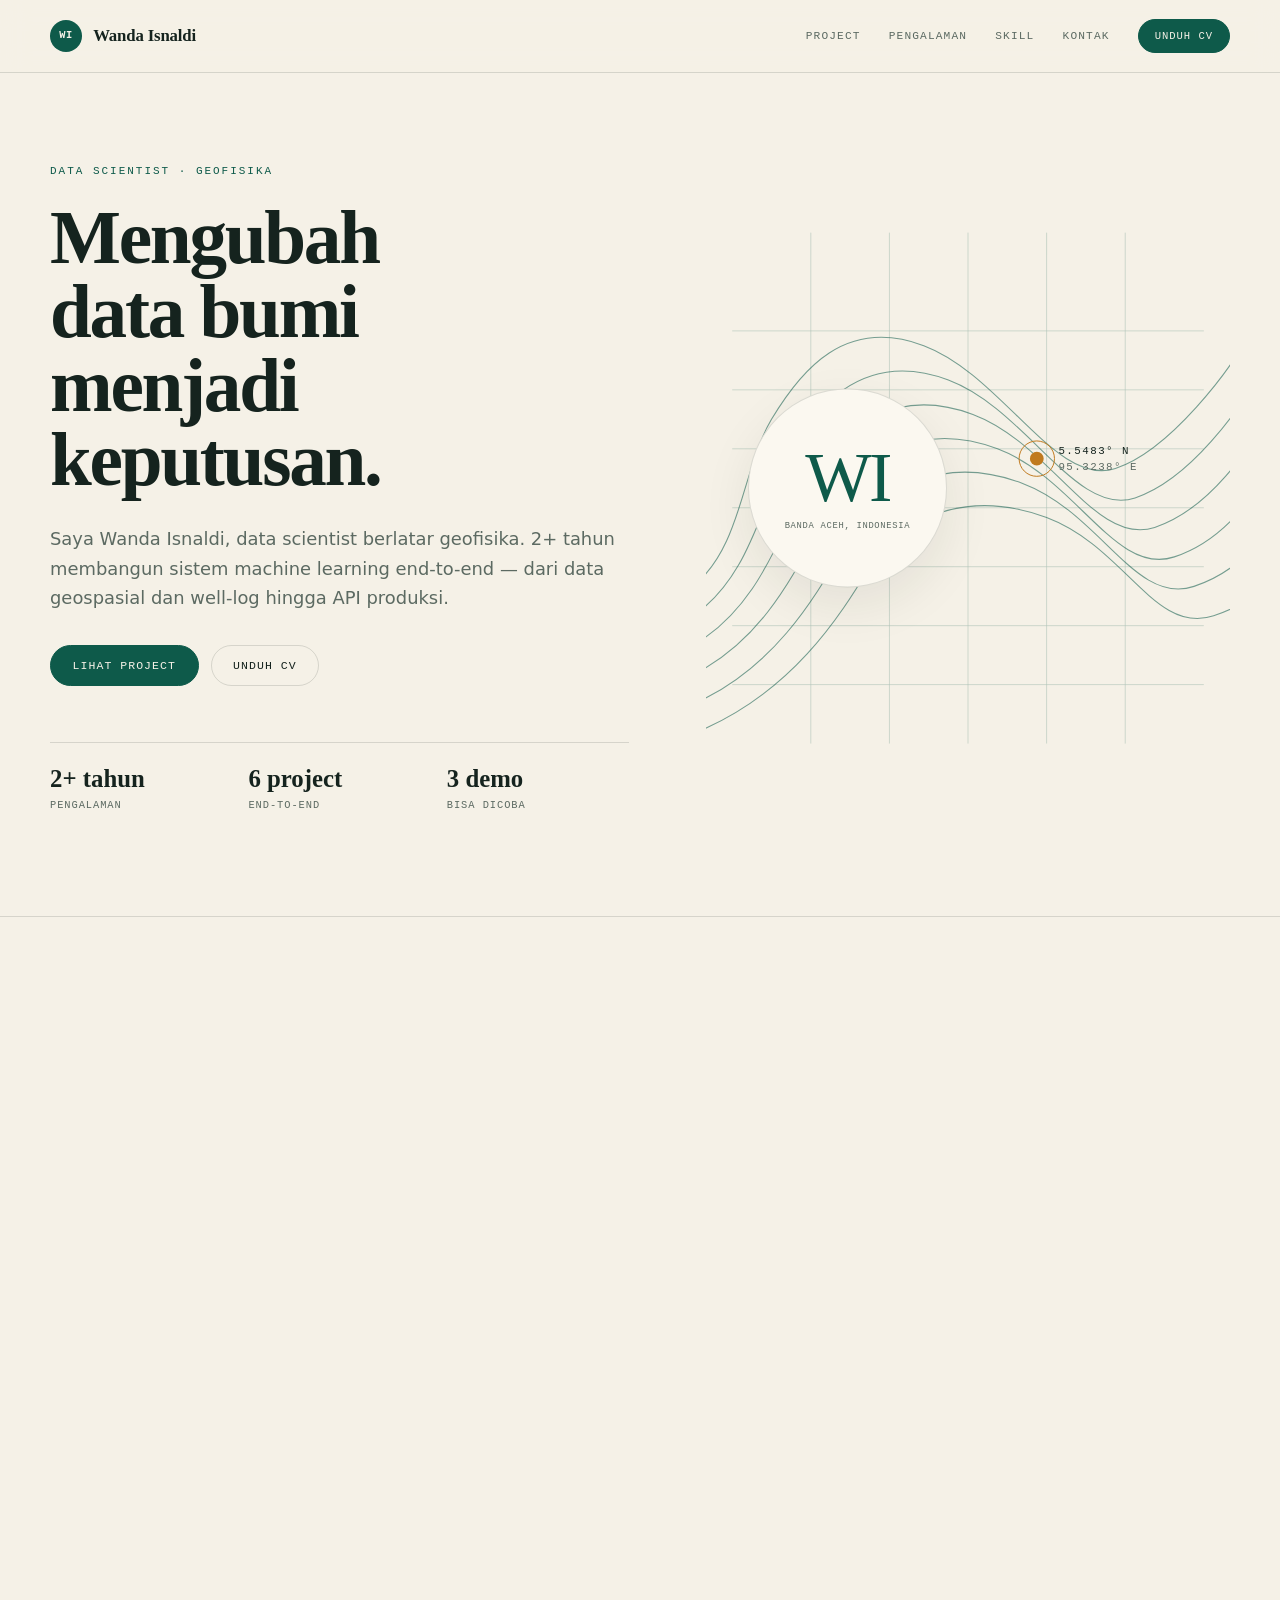
==== commit 343027bf: "perf: prioritize Inter font preload" ====
--- a/index.html
+++ b/index.html
@@ -30,8 +30,8 @@
 
   <link rel="icon" href="assets/img/favicon.svg" type="image/svg+xml">
   <link rel="apple-touch-icon" href="assets/img/apple-touch-icon.png">
-  <link rel="preload" href="assets/fonts/fraunces-latin.woff2" as="font" type="font/woff2" crossorigin>
-  <link rel="preload" href="assets/fonts/inter-latin.woff2" as="font" type="font/woff2" crossorigin>
+  <link rel="preload" href="assets/fonts/inter-latin.woff2" as="font" type="font/woff2" crossorigin fetchpriority="high">
+  <link rel="preload" href="assets/fonts/fraunces-latin.woff2" as="font" type="font/woff2" crossorigin fetchpriority="high">
   <link rel="stylesheet" href="assets/css/styles.css">
 
   <script type="application/ld+json">
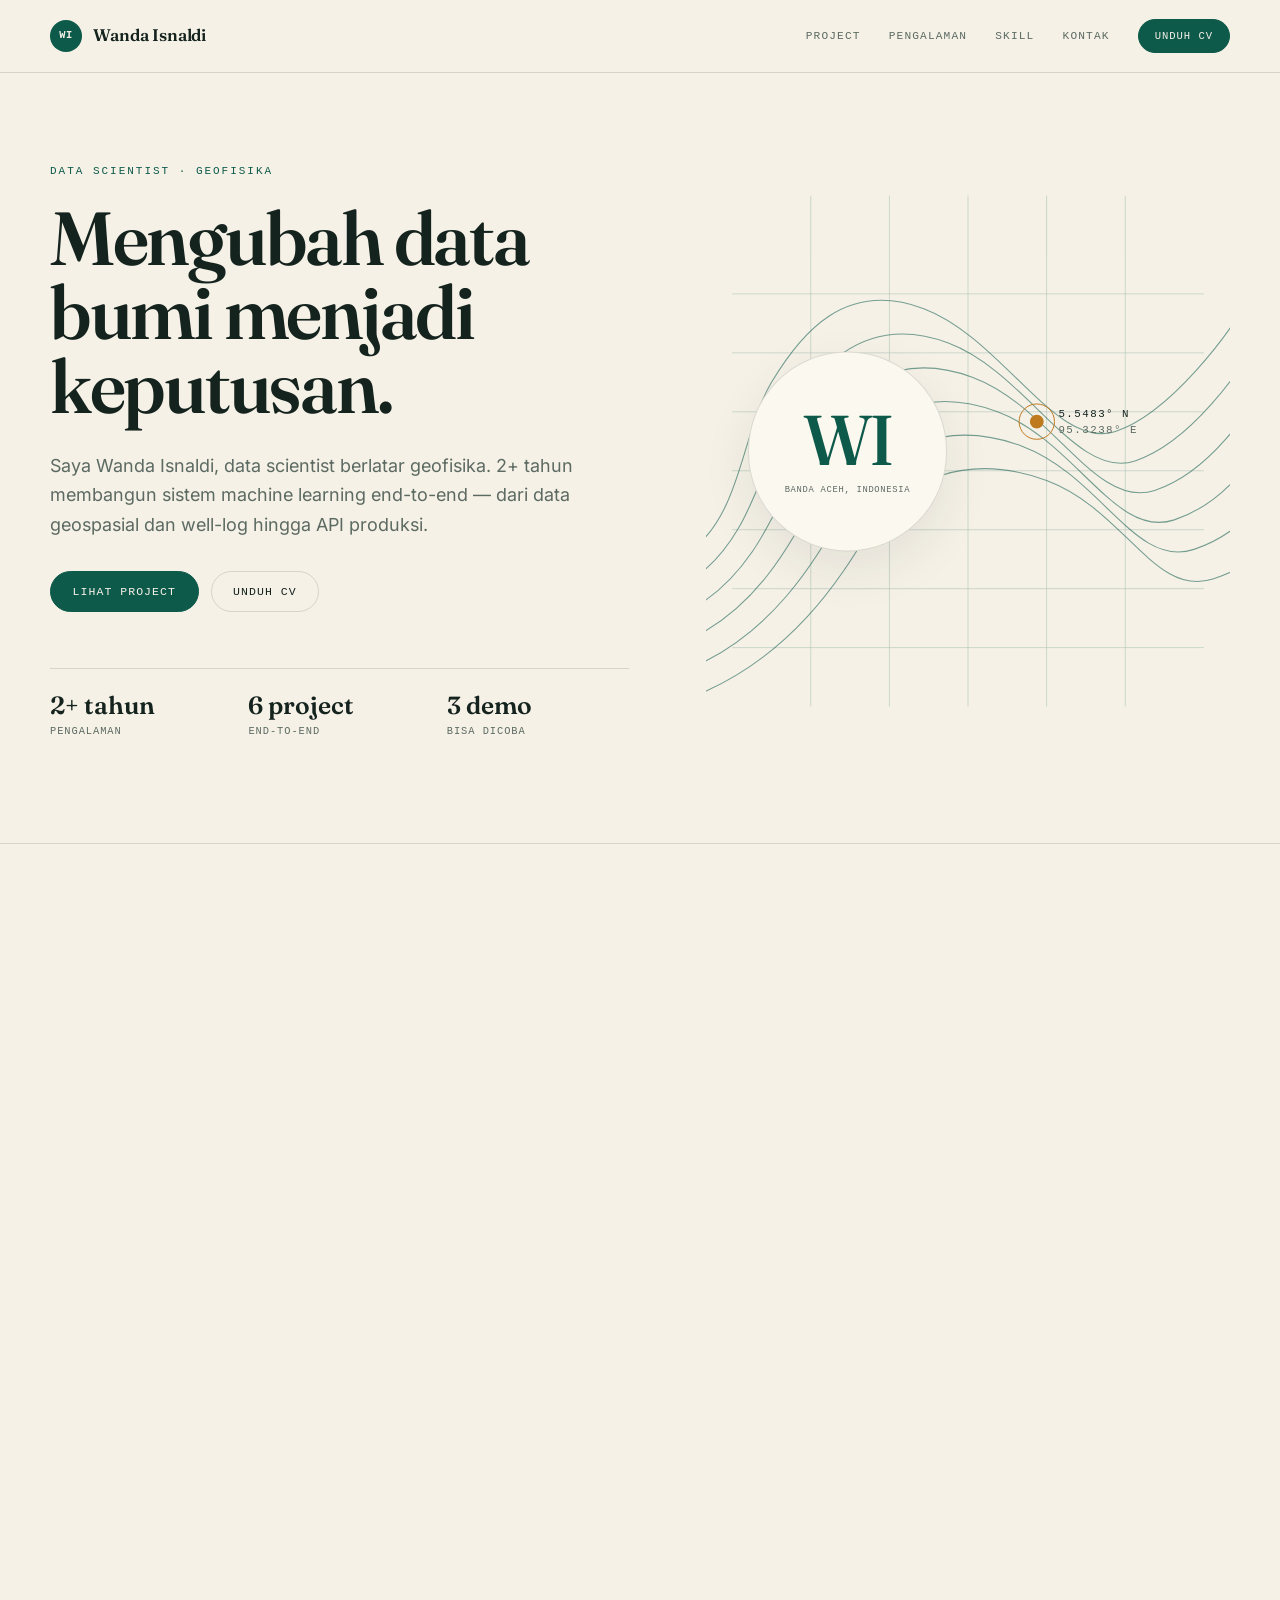
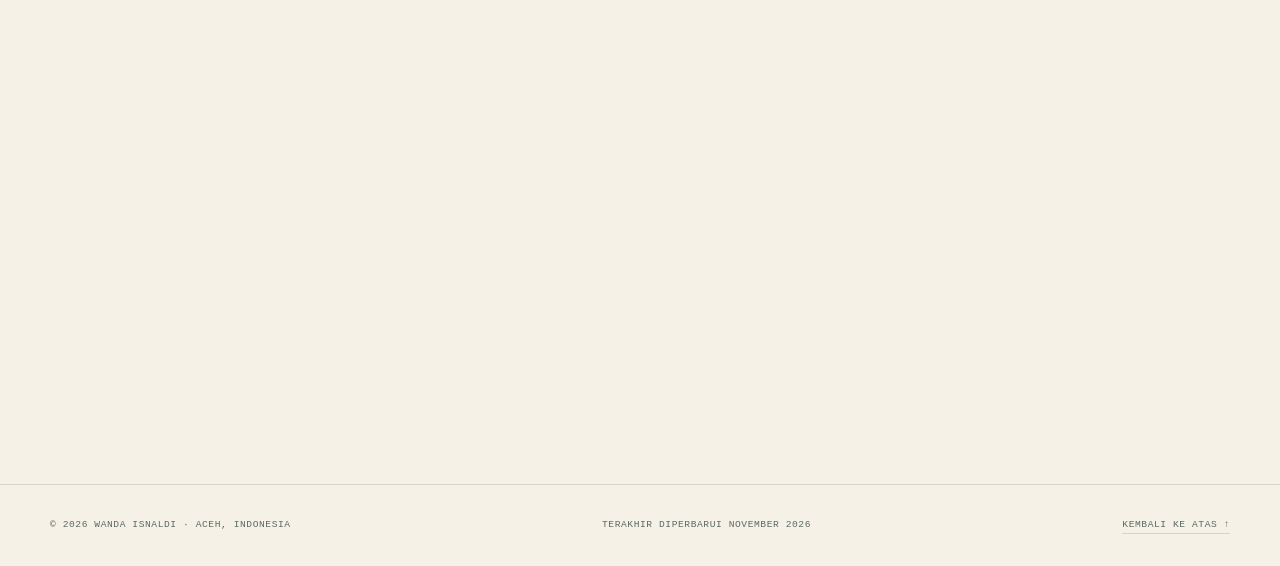
==== commit fe843c18: "perf: subset variable fonts to used glyphs and weight range" ====
--- a/index.html
+++ b/index.html
@@ -30,8 +30,8 @@
 
   <link rel="icon" href="assets/img/favicon.svg" type="image/svg+xml">
   <link rel="apple-touch-icon" href="assets/img/apple-touch-icon.png">
-  <link rel="preload" href="assets/fonts/inter-latin.woff2" as="font" type="font/woff2" crossorigin fetchpriority="high">
-  <link rel="preload" href="assets/fonts/fraunces-latin.woff2" as="font" type="font/woff2" crossorigin fetchpriority="high">
+  <link rel="preload" href="assets/fonts/fraunces-latin.woff2" as="font" type="font/woff2" crossorigin>
+  <link rel="preload" href="assets/fonts/inter-latin.woff2" as="font" type="font/woff2" crossorigin>
   <link rel="stylesheet" href="assets/css/styles.css">
 
   <script type="application/ld+json">
--- a/assets/css/styles.css
+++ b/assets/css/styles.css
@@ -1 +1 @@
-@font-face{font-family:Fraunces;src:url(../fonts/fraunces-latin.woff2) format("woff2");font-weight:100 900;font-style:normal;font-display:swap}@font-face{font-family:Inter;src:url(../fonts/inter-latin.woff2) format("woff2");font-weight:100 900;font-style:normal;font-display:swap}:root{--paper: #f5f1e7;--card: #fbf8f0;--ink: #15231e;--muted: #5c6a62;--teal: #0e5a4a;--amber: #c07a1e;--line: rgba(21, 35, 30, .14);--font-display: "Fraunces", Georgia, "Times New Roman", serif;--font-body: "Inter", system-ui, -apple-system, "Segoe UI", sans-serif;--font-mono: ui-monospace, "SFMono-Regular", Consolas, "Liberation Mono", monospace;--max: 1180px;--gutter: clamp(1.25rem, 4vw, 2.5rem);--radius: 8px;--radius-lg: 18px;--transition: .18s ease}*,*:before,*:after{box-sizing:border-box}html{scroll-behavior:smooth;scroll-padding-top:6rem}body{margin:0;background:var(--paper);color:var(--ink);font-family:var(--font-body);font-size:1rem;line-height:1.65;-webkit-font-smoothing:antialiased}h1,h2,h3,h4{margin:0;font-family:var(--font-display);font-weight:600;line-height:1.1;letter-spacing:-.015em}p{margin:0}ul,ol{margin:0;padding:0;list-style:none}a{color:inherit;text-decoration-thickness:1px;text-underline-offset:.2em}a:hover{color:var(--teal)}:focus-visible{outline:2px solid var(--amber);outline-offset:3px;border-radius:2px}::selection{background:#0e5a4a2e}.container{width:min(100% - (var(--gutter) * 2),var(--max));margin-inline:auto}.skip-link{position:fixed;top:1rem;left:1rem;z-index:100;padding:.7rem 1rem;background:var(--ink);color:var(--paper);font-family:var(--font-mono);font-size:.75rem;letter-spacing:.06em;text-transform:uppercase;text-decoration:none;transform:translateY(-200%)}.skip-link:focus{transform:none}.eyebrow{font-family:var(--font-mono);font-size:.6875rem;font-weight:500;letter-spacing:.18em;line-height:1.5;text-transform:uppercase;color:var(--teal)}.site-header{position:sticky;top:0;z-index:50;background:#f5f1e7eb;border-bottom:1px solid var(--line);backdrop-filter:blur(14px)}.site-header__inner{display:flex;align-items:center;justify-content:space-between;gap:1.5rem;min-height:4.5rem}.brand{display:inline-flex;align-items:center;gap:.7rem;font-family:var(--font-display);font-size:1.05rem;font-weight:600;letter-spacing:-.01em;text-decoration:none;white-space:nowrap}.brand__mark{display:grid;place-items:center;width:2rem;height:2rem;border-radius:50%;background:var(--teal);color:var(--paper);font-family:var(--font-mono);font-size:.65rem;letter-spacing:.04em}.nav__toggle{display:none;padding:.55rem .9rem;border:1px solid var(--line);border-radius:999px;background:transparent;color:var(--ink);font-family:var(--font-mono);font-size:.7rem;letter-spacing:.1em;text-transform:uppercase;cursor:pointer}.nav__links{display:flex;align-items:center;gap:clamp(1rem,2.2vw,2rem)}.nav__links>a:not(.btn){font-family:var(--font-mono);font-size:.7rem;letter-spacing:.1em;text-transform:uppercase;text-decoration:none;color:var(--muted);transition:color var(--transition)}.nav__links>a:not(.btn):hover,.nav__links>a[aria-current=location]{color:var(--ink)}.nav__links>a[aria-current=location]{text-decoration:underline;text-decoration-color:var(--amber);text-decoration-thickness:2px;text-underline-offset:.45em}.btn{display:inline-flex;align-items:center;justify-content:center;gap:.5rem;padding:.85rem 1.35rem;border:1px solid transparent;border-radius:999px;font-family:var(--font-mono);font-size:.72rem;font-weight:500;letter-spacing:.09em;line-height:1;text-transform:uppercase;text-decoration:none;cursor:pointer;transition:background var(--transition),color var(--transition),border-color var(--transition),transform var(--transition)}.btn:hover{transform:translateY(-1px)}.btn--solid{background:var(--teal);border-color:var(--teal);color:var(--paper)}.btn--solid:hover{background:#0a4438;border-color:#0a4438;color:var(--paper)}.btn--ghost{background:transparent;border-color:var(--line);color:var(--ink)}.btn--ghost:hover{border-color:var(--ink);color:var(--ink)}.btn--small{padding:.65rem 1rem;font-size:.66rem}.hero{padding:clamp(3rem,7vw,6rem) 0 clamp(3.5rem,8vw,7rem);border-bottom:1px solid var(--line);overflow:hidden}.hero__inner{display:grid;grid-template-columns:minmax(0,1.05fr) minmax(0,.95fr);align-items:center;gap:clamp(2rem,6vw,5rem)}.hero__copy .eyebrow{margin-bottom:1.4rem}.hero h1{max-width:12ch;font-size:clamp(2.8rem,6vw,4.7rem);font-weight:600;line-height:.98;letter-spacing:-.03em}.hero__lead{max-width:36rem;margin-top:1.75rem;color:var(--muted);font-size:clamp(1rem,1.4vw,1.125rem)}.hero__actions{display:flex;flex-wrap:wrap;gap:.75rem;margin-top:2rem}.hero__stats{display:grid;grid-template-columns:repeat(3,minmax(0,1fr));gap:1rem;margin:clamp(2.5rem,5vw,3.5rem) 0 0;padding-top:1.4rem;border-top:1px solid var(--line)}.hero__stats div{min-width:0}.hero__stats dt{font-family:var(--font-display);font-size:clamp(1.2rem,2vw,1.55rem);font-weight:600;line-height:1.15}.hero__stats dd{margin:.2rem 0 0;color:var(--muted);font-family:var(--font-mono);font-size:.65rem;letter-spacing:.09em;text-transform:uppercase}.hero__art{position:relative;width:100%;max-width:34rem;margin-inline:auto;aspect-ratio:1 / 1.05;color:var(--teal)}.hero__contours{display:block;width:100%;height:100%}.hero__monogram{position:absolute;top:50%;left:8%;display:flex;flex-direction:column;align-items:center;justify-content:center;width:clamp(9rem,38%,13rem);aspect-ratio:1;border:1px solid var(--line);border-radius:50%;background:var(--card);box-shadow:0 18px 50px #15231e14;transform:translateY(-50%)}.hero__monogram span{font-family:var(--font-display);font-size:clamp(2.8rem,7vw,4.4rem);font-weight:500;line-height:1;letter-spacing:-.04em;color:var(--teal)}.hero__monogram small{margin-top:.45rem;color:var(--muted);font-family:var(--font-mono);font-size:.55rem;letter-spacing:.08em;text-transform:uppercase;text-align:center}.section{padding:clamp(3.5rem,7vw,6rem) 0;border-bottom:1px solid var(--line);content-visibility:auto;contain-intrinsic-size:auto 1000px}.section__head{max-width:46rem;margin-bottom:clamp(2rem,4vw,3.25rem)}.section__title{margin-top:.9rem;font-size:clamp(2rem,3.6vw,3rem);line-height:1.05}.section__lead{max-width:38rem;margin-top:1.1rem;color:var(--muted)}.project{display:grid;grid-template-columns:minmax(0,1.08fr) minmax(0,.92fr);align-items:center;gap:clamp(1.75rem,4.5vw,3.75rem);padding:clamp(2.25rem,4.5vw,3.5rem) 0;border-top:1px solid var(--line);content-visibility:auto;contain-intrinsic-size:auto 700px}.project:first-of-type{padding-top:0;border-top:0}.project:nth-of-type(2n) .project__media{order:2}.project:nth-of-type(2n) .project__body{order:1}.project__media{position:relative;aspect-ratio:16 / 10;overflow:hidden;border:1px solid var(--line);border-radius:var(--radius-lg);background:var(--card)}.project__media img{display:block;width:100%;height:100%;object-fit:cover}.project__index{position:absolute;top:1rem;left:1rem;padding:.35rem .6rem;border:1px solid var(--line);border-radius:999px;background:#f5f1e7eb;color:var(--teal);font-family:var(--font-mono);font-size:.6rem;letter-spacing:.12em}.project__body{min-width:0}.project__label{color:var(--teal);font-family:var(--font-mono);font-size:.65rem;letter-spacing:.15em;text-transform:uppercase}.project__title{margin-top:.6rem;font-size:clamp(1.75rem,3.2vw,2.5rem);overflow-wrap:anywhere}.project__summary{max-width:34rem;margin-top:.9rem;color:var(--muted)}.project__metrics{display:flex;flex-wrap:wrap;gap:.45rem;margin-top:1.25rem}.project__metrics li{max-width:100%;padding:.35rem .7rem;border:1px solid var(--line);border-radius:999px;background:var(--card);font-family:var(--font-mono);font-size:.63rem;letter-spacing:.03em;line-height:1.5;overflow-wrap:anywhere}.project__tags{display:flex;flex-wrap:wrap;gap:.25rem .6rem;margin-top:1rem;color:var(--muted);font-family:var(--font-mono);font-size:.6rem;letter-spacing:.06em;text-transform:uppercase}.project__tags li+li:before{content:"\b7";margin-right:.6rem;color:var(--amber)}.project__actions{display:flex;flex-wrap:wrap;align-items:center;gap:1.1rem 1.5rem;margin-top:1.4rem}.project__link{color:var(--teal);font-family:var(--font-mono);font-size:.68rem;letter-spacing:.08em;text-transform:uppercase;text-decoration:none;border-bottom:1px solid currentColor;padding-bottom:.15rem}.project__link:hover{color:var(--ink)}.project__private{color:var(--muted);font-family:var(--font-mono);font-size:.65rem;letter-spacing:.08em;text-transform:uppercase}.project__note{margin-top:.9rem;color:var(--muted);font-family:var(--font-mono);font-size:.6rem;letter-spacing:.03em}.project__details{margin-top:1.4rem;border-top:1px solid var(--line)}.project__details summary{display:flex;align-items:center;justify-content:space-between;gap:1rem;padding:.9rem 0;color:var(--ink);font-family:var(--font-mono);font-size:.68rem;letter-spacing:.1em;text-transform:uppercase;cursor:pointer;list-style:none}.project__details summary::-webkit-details-marker{display:none}.project__details summary:after{content:"+";color:var(--teal);font-size:1rem;line-height:1}.project__details[open] summary:after{content:"\2212"}.project__details-body{padding-bottom:.75rem}.project__details-body h4{margin-top:.9rem;color:var(--teal);font-family:var(--font-mono);font-size:.62rem;font-weight:500;letter-spacing:.12em;text-transform:uppercase}.project__details-body p{margin-top:.3rem;color:var(--muted);font-size:.94rem}.mini-projects{display:grid;grid-template-columns:repeat(3,minmax(0,1fr));gap:1rem}.mini-project{display:flex;flex-direction:column;min-width:0;padding:1.5rem;border:1px solid var(--line);border-radius:var(--radius-lg);background:var(--card)}.mini-project__label{color:var(--muted);font-family:var(--font-mono);font-size:.6rem;letter-spacing:.12em;text-transform:uppercase}.mini-project__badge{align-self:flex-start;margin-top:.65rem;padding:.22rem .55rem;border:1px solid rgba(192,122,30,.4);border-radius:999px;background:#c07a1e1f;color:#74460c;font-family:var(--font-mono);font-size:.58rem;font-weight:600;letter-spacing:.1em;text-transform:uppercase}.mini-project h3{margin-top:.65rem;font-size:1.25rem;line-height:1.15;overflow-wrap:anywhere}.mini-project__summary{margin-top:.75rem;color:var(--muted);font-size:.92rem}.mini-project__metrics{display:grid;gap:.35rem;margin-top:1rem}.mini-project__metrics li{position:relative;padding-left:.9rem;font-family:var(--font-mono);font-size:.62rem;line-height:1.5;overflow-wrap:anywhere}.mini-project__metrics li:before{content:"\2014";position:absolute;left:0;color:var(--amber)}.mini-project__link{margin-top:auto;padding-top:1.25rem;color:var(--teal);font-family:var(--font-mono);font-size:.65rem;letter-spacing:.08em;text-transform:uppercase;text-decoration:none;border-bottom:1px solid transparent;align-self:flex-start}.mini-project__link:hover{border-bottom-color:currentColor}.experience{display:grid;grid-template-columns:minmax(0,1.35fr) minmax(0,.65fr);align-items:start;gap:clamp(2rem,5vw,4rem)}.timeline{position:relative;display:grid;gap:2.25rem;padding-left:1.5rem}.timeline:before{content:"";position:absolute;top:.5rem;bottom:.5rem;left:.3rem;width:1px;background:var(--line)}.timeline__item{position:relative;min-width:0}.timeline__item:before{content:"";position:absolute;top:.5rem;left:-1.29rem;width:9px;height:9px;border-radius:50%;background:var(--amber);box-shadow:0 0 0 4px var(--paper)}.timeline__date{color:var(--muted);font-family:var(--font-mono);font-size:.62rem;letter-spacing:.1em;text-transform:uppercase}.timeline__item h3{margin-top:.35rem;font-size:1.35rem}.timeline__org{margin-top:.15rem;color:var(--teal);font-size:.88rem}.timeline__item ul{display:grid;gap:.4rem;margin-top:.8rem}.timeline__item li{position:relative;padding-left:1rem;color:var(--muted);font-size:.92rem}.timeline__item li:before{content:"\2013";position:absolute;left:0;color:var(--amber)}.education{position:sticky;top:6.5rem;padding:1.5rem;border:1px solid var(--line);border-radius:var(--radius-lg);background:var(--card)}.education h3{margin-top:.65rem;font-size:1.4rem}.education p{margin-top:.4rem;color:var(--muted);font-size:.9rem}.education .education__meta{color:var(--teal);font-family:var(--font-mono);font-size:.6rem;letter-spacing:.08em;text-transform:uppercase}.skill-layout{display:grid;grid-template-columns:minmax(0,1.4fr) minmax(0,.6fr);align-items:start;gap:clamp(2rem,5vw,4rem)}.skill-groups{display:grid;grid-template-columns:repeat(2,minmax(0,1fr));gap:1rem}.skill-group{min-width:0;padding:1.25rem;border:1px solid var(--line);border-radius:var(--radius-lg);background:var(--card)}.skill-group h3{font-size:1rem}.skill-group p{margin-top:.5rem;color:var(--muted);font-size:.86rem}.certifications{padding:1.5rem;border:1px solid var(--line);border-radius:var(--radius-lg);background:var(--card)}.cert-list{display:grid;gap:.8rem;margin-top:.95rem}.cert-list li{position:relative;padding-left:1rem;color:var(--muted);font-size:.84rem;line-height:1.55}.cert-list li:before{content:"\2014";position:absolute;left:0;color:var(--amber)}.section--contact{background:var(--card)}.section--contact .section__title{font-size:clamp(2.5rem,5.2vw,4rem)}.contact__actions{display:flex;flex-wrap:wrap;gap:.75rem;margin-top:1.75rem}.contact__meta{display:flex;flex-wrap:wrap;align-items:center;gap:.9rem 1.5rem;margin-top:2.25rem;padding-top:1.5rem;border-top:1px solid var(--line)}.contact__meta a,.copy-email{color:var(--ink);font-family:var(--font-mono);font-size:.68rem;letter-spacing:.06em;text-transform:uppercase;text-decoration:none;border-bottom:1px solid var(--line);padding-bottom:.15rem;background:transparent;cursor:pointer}.contact__meta a:hover,.copy-email:hover{color:var(--teal);border-color:currentColor}.copy-email{border-top:0;border-left:0;border-right:0;border-radius:0}.contact__location{margin-top:1.25rem;color:var(--muted);font-family:var(--font-mono);font-size:.62rem;letter-spacing:.08em;text-transform:uppercase}.site-footer{padding:2rem 0;border-top:1px solid var(--line)}.site-footer__inner{display:flex;flex-wrap:wrap;align-items:center;justify-content:space-between;gap:.75rem 1.5rem;color:var(--muted);font-family:var(--font-mono);font-size:.6rem;letter-spacing:.06em;text-transform:uppercase}.site-footer a{text-decoration:none;border-bottom:1px solid var(--line)}.site-footer a:hover{color:var(--teal);border-color:currentColor}.error-page{min-height:calc(100svh - 12.5rem);display:grid;align-items:center}.error-page__code{margin-top:.4rem;color:var(--amber);font-family:var(--font-mono);font-size:clamp(4rem,14vw,8rem);font-weight:500;letter-spacing:-.06em;line-height:1}.error-page .section__title{margin-top:.75rem}.error-page .section__lead{margin-top:1rem}.error-page__actions{display:flex;flex-wrap:wrap;gap:.75rem;margin-top:2rem}.reveal{opacity:1;transform:none}.js .reveal{transition:opacity .6s ease,transform .6s ease}.js .reveal:not(.is-visible){opacity:0;transform:translateY(18px)}@media(max-width:899px){.nav__toggle{display:inline-flex}.nav__links{position:absolute;top:100%;right:0;left:0;display:none;flex-direction:column;align-items:stretch;gap:0;padding:.75rem var(--gutter) 1.25rem;background:var(--paper);border-bottom:1px solid var(--line);box-shadow:0 24px 40px #15231e14}.nav__links.is-open{display:flex}.nav__links>a:not(.btn){padding:.85rem 0;border-bottom:1px solid var(--line);font-size:.78rem}.nav__links>.btn{margin-top:1rem}}@media(max-width:899px){.hero__inner{grid-template-columns:minmax(0,1fr)}.hero__art{max-width:22rem;margin-top:1rem}.hero h1{max-width:100%}}@media(max-width:899px){.project{grid-template-columns:minmax(0,1fr)}.project:nth-of-type(2n) .project__media,.project:nth-of-type(2n) .project__body{order:0}.mini-projects{grid-template-columns:minmax(0,1fr)}}@media(max-width:899px){.experience,.skill-layout{grid-template-columns:minmax(0,1fr)}.education{position:static}}@media(max-width:700px){.skill-groups{grid-template-columns:minmax(0,1fr)}}@media(max-width:560px){.hero__stats{gap:.6rem}.hero__stats dt{font-size:1.1rem}.hero__stats dd{font-size:.56rem}}@media(prefers-reduced-motion:reduce){html{scroll-behavior:auto}*,*:before,*:after{animation-duration:.01ms!important;animation-iteration-count:1!important;transition-duration:.01ms!important}.js .reveal,.js .reveal:not(.is-visible){opacity:1;transform:none}}
+@font-face{font-family:Fraunces;src:url(../fonts/fraunces-latin.woff2) format("woff2");font-weight:400 700;font-style:normal;font-display:swap}@font-face{font-family:Inter;src:url(../fonts/inter-latin.woff2) format("woff2");font-weight:400 700;font-style:normal;font-display:swap}:root{--paper: #f5f1e7;--card: #fbf8f0;--ink: #15231e;--muted: #5c6a62;--teal: #0e5a4a;--amber: #c07a1e;--line: rgba(21, 35, 30, .14);--font-display: "Fraunces", Georgia, "Times New Roman", serif;--font-body: "Inter", system-ui, -apple-system, "Segoe UI", sans-serif;--font-mono: ui-monospace, "SFMono-Regular", Consolas, "Liberation Mono", monospace;--max: 1180px;--gutter: clamp(1.25rem, 4vw, 2.5rem);--radius: 8px;--radius-lg: 18px;--transition: .18s ease}*,*:before,*:after{box-sizing:border-box}html{scroll-behavior:smooth;scroll-padding-top:6rem}body{margin:0;background:var(--paper);color:var(--ink);font-family:var(--font-body);font-size:1rem;line-height:1.65;-webkit-font-smoothing:antialiased}h1,h2,h3,h4{margin:0;font-family:var(--font-display);font-weight:600;line-height:1.1;letter-spacing:-.015em}p{margin:0}ul,ol{margin:0;padding:0;list-style:none}a{color:inherit;text-decoration-thickness:1px;text-underline-offset:.2em}a:hover{color:var(--teal)}:focus-visible{outline:2px solid var(--amber);outline-offset:3px;border-radius:2px}::selection{background:#0e5a4a2e}.container{width:min(100% - (var(--gutter) * 2),var(--max));margin-inline:auto}.skip-link{position:fixed;top:1rem;left:1rem;z-index:100;padding:.7rem 1rem;background:var(--ink);color:var(--paper);font-family:var(--font-mono);font-size:.75rem;letter-spacing:.06em;text-transform:uppercase;text-decoration:none;transform:translateY(-200%)}.skip-link:focus{transform:none}.eyebrow{font-family:var(--font-mono);font-size:.6875rem;font-weight:500;letter-spacing:.18em;line-height:1.5;text-transform:uppercase;color:var(--teal)}.site-header{position:sticky;top:0;z-index:50;background:#f5f1e7eb;border-bottom:1px solid var(--line);backdrop-filter:blur(14px)}.site-header__inner{display:flex;align-items:center;justify-content:space-between;gap:1.5rem;min-height:4.5rem}.brand{display:inline-flex;align-items:center;gap:.7rem;font-family:var(--font-display);font-size:1.05rem;font-weight:600;letter-spacing:-.01em;text-decoration:none;white-space:nowrap}.brand__mark{display:grid;place-items:center;width:2rem;height:2rem;border-radius:50%;background:var(--teal);color:var(--paper);font-family:var(--font-mono);font-size:.65rem;letter-spacing:.04em}.nav__toggle{display:none;padding:.55rem .9rem;border:1px solid var(--line);border-radius:999px;background:transparent;color:var(--ink);font-family:var(--font-mono);font-size:.7rem;letter-spacing:.1em;text-transform:uppercase;cursor:pointer}.nav__links{display:flex;align-items:center;gap:clamp(1rem,2.2vw,2rem)}.nav__links>a:not(.btn){font-family:var(--font-mono);font-size:.7rem;letter-spacing:.1em;text-transform:uppercase;text-decoration:none;color:var(--muted);transition:color var(--transition)}.nav__links>a:not(.btn):hover,.nav__links>a[aria-current=location]{color:var(--ink)}.nav__links>a[aria-current=location]{text-decoration:underline;text-decoration-color:var(--amber);text-decoration-thickness:2px;text-underline-offset:.45em}.btn{display:inline-flex;align-items:center;justify-content:center;gap:.5rem;padding:.85rem 1.35rem;border:1px solid transparent;border-radius:999px;font-family:var(--font-mono);font-size:.72rem;font-weight:500;letter-spacing:.09em;line-height:1;text-transform:uppercase;text-decoration:none;cursor:pointer;transition:background var(--transition),color var(--transition),border-color var(--transition),transform var(--transition)}.btn:hover{transform:translateY(-1px)}.btn--solid{background:var(--teal);border-color:var(--teal);color:var(--paper)}.btn--solid:hover{background:#0a4438;border-color:#0a4438;color:var(--paper)}.btn--ghost{background:transparent;border-color:var(--line);color:var(--ink)}.btn--ghost:hover{border-color:var(--ink);color:var(--ink)}.btn--small{padding:.65rem 1rem;font-size:.66rem}.hero{padding:clamp(3rem,7vw,6rem) 0 clamp(3.5rem,8vw,7rem);border-bottom:1px solid var(--line);overflow:hidden}.hero__inner{display:grid;grid-template-columns:minmax(0,1.05fr) minmax(0,.95fr);align-items:center;gap:clamp(2rem,6vw,5rem)}.hero__copy .eyebrow{margin-bottom:1.4rem}.hero h1{max-width:12ch;font-size:clamp(2.8rem,6vw,4.7rem);font-weight:600;line-height:.98;letter-spacing:-.03em}.hero__lead{max-width:36rem;margin-top:1.75rem;color:var(--muted);font-size:clamp(1rem,1.4vw,1.125rem)}.hero__actions{display:flex;flex-wrap:wrap;gap:.75rem;margin-top:2rem}.hero__stats{display:grid;grid-template-columns:repeat(3,minmax(0,1fr));gap:1rem;margin:clamp(2.5rem,5vw,3.5rem) 0 0;padding-top:1.4rem;border-top:1px solid var(--line)}.hero__stats div{min-width:0}.hero__stats dt{font-family:var(--font-display);font-size:clamp(1.2rem,2vw,1.55rem);font-weight:600;line-height:1.15}.hero__stats dd{margin:.2rem 0 0;color:var(--muted);font-family:var(--font-mono);font-size:.65rem;letter-spacing:.09em;text-transform:uppercase}.hero__art{position:relative;width:100%;max-width:34rem;margin-inline:auto;aspect-ratio:1 / 1.05;color:var(--teal)}.hero__contours{display:block;width:100%;height:100%}.hero__monogram{position:absolute;top:50%;left:8%;display:flex;flex-direction:column;align-items:center;justify-content:center;width:clamp(9rem,38%,13rem);aspect-ratio:1;border:1px solid var(--line);border-radius:50%;background:var(--card);box-shadow:0 18px 50px #15231e14;transform:translateY(-50%)}.hero__monogram span{font-family:var(--font-display);font-size:clamp(2.8rem,7vw,4.4rem);font-weight:500;line-height:1;letter-spacing:-.04em;color:var(--teal)}.hero__monogram small{margin-top:.45rem;color:var(--muted);font-family:var(--font-mono);font-size:.55rem;letter-spacing:.08em;text-transform:uppercase;text-align:center}.section{padding:clamp(3.5rem,7vw,6rem) 0;border-bottom:1px solid var(--line);content-visibility:auto;contain-intrinsic-size:auto 1000px}.section__head{max-width:46rem;margin-bottom:clamp(2rem,4vw,3.25rem)}.section__title{margin-top:.9rem;font-size:clamp(2rem,3.6vw,3rem);line-height:1.05}.section__lead{max-width:38rem;margin-top:1.1rem;color:var(--muted)}.project{display:grid;grid-template-columns:minmax(0,1.08fr) minmax(0,.92fr);align-items:center;gap:clamp(1.75rem,4.5vw,3.75rem);padding:clamp(2.25rem,4.5vw,3.5rem) 0;border-top:1px solid var(--line);content-visibility:auto;contain-intrinsic-size:auto 700px}.project:first-of-type{padding-top:0;border-top:0}.project:nth-of-type(2n) .project__media{order:2}.project:nth-of-type(2n) .project__body{order:1}.project__media{position:relative;aspect-ratio:16 / 10;overflow:hidden;border:1px solid var(--line);border-radius:var(--radius-lg);background:var(--card)}.project__media img{display:block;width:100%;height:100%;object-fit:cover}.project__index{position:absolute;top:1rem;left:1rem;padding:.35rem .6rem;border:1px solid var(--line);border-radius:999px;background:#f5f1e7eb;color:var(--teal);font-family:var(--font-mono);font-size:.6rem;letter-spacing:.12em}.project__body{min-width:0}.project__label{color:var(--teal);font-family:var(--font-mono);font-size:.65rem;letter-spacing:.15em;text-transform:uppercase}.project__title{margin-top:.6rem;font-size:clamp(1.75rem,3.2vw,2.5rem);overflow-wrap:anywhere}.project__summary{max-width:34rem;margin-top:.9rem;color:var(--muted)}.project__metrics{display:flex;flex-wrap:wrap;gap:.45rem;margin-top:1.25rem}.project__metrics li{max-width:100%;padding:.35rem .7rem;border:1px solid var(--line);border-radius:999px;background:var(--card);font-family:var(--font-mono);font-size:.63rem;letter-spacing:.03em;line-height:1.5;overflow-wrap:anywhere}.project__tags{display:flex;flex-wrap:wrap;gap:.25rem .6rem;margin-top:1rem;color:var(--muted);font-family:var(--font-mono);font-size:.6rem;letter-spacing:.06em;text-transform:uppercase}.project__tags li+li:before{content:"\b7";margin-right:.6rem;color:var(--amber)}.project__actions{display:flex;flex-wrap:wrap;align-items:center;gap:1.1rem 1.5rem;margin-top:1.4rem}.project__link{color:var(--teal);font-family:var(--font-mono);font-size:.68rem;letter-spacing:.08em;text-transform:uppercase;text-decoration:none;border-bottom:1px solid currentColor;padding-bottom:.15rem}.project__link:hover{color:var(--ink)}.project__private{color:var(--muted);font-family:var(--font-mono);font-size:.65rem;letter-spacing:.08em;text-transform:uppercase}.project__note{margin-top:.9rem;color:var(--muted);font-family:var(--font-mono);font-size:.6rem;letter-spacing:.03em}.project__details{margin-top:1.4rem;border-top:1px solid var(--line)}.project__details summary{display:flex;align-items:center;justify-content:space-between;gap:1rem;padding:.9rem 0;color:var(--ink);font-family:var(--font-mono);font-size:.68rem;letter-spacing:.1em;text-transform:uppercase;cursor:pointer;list-style:none}.project__details summary::-webkit-details-marker{display:none}.project__details summary:after{content:"+";color:var(--teal);font-size:1rem;line-height:1}.project__details[open] summary:after{content:"\2212"}.project__details-body{padding-bottom:.75rem}.project__details-body h4{margin-top:.9rem;color:var(--teal);font-family:var(--font-mono);font-size:.62rem;font-weight:500;letter-spacing:.12em;text-transform:uppercase}.project__details-body p{margin-top:.3rem;color:var(--muted);font-size:.94rem}.mini-projects{display:grid;grid-template-columns:repeat(3,minmax(0,1fr));gap:1rem}.mini-project{display:flex;flex-direction:column;min-width:0;padding:1.5rem;border:1px solid var(--line);border-radius:var(--radius-lg);background:var(--card)}.mini-project__label{color:var(--muted);font-family:var(--font-mono);font-size:.6rem;letter-spacing:.12em;text-transform:uppercase}.mini-project__badge{align-self:flex-start;margin-top:.65rem;padding:.22rem .55rem;border:1px solid rgba(192,122,30,.4);border-radius:999px;background:#c07a1e1f;color:#74460c;font-family:var(--font-mono);font-size:.58rem;font-weight:600;letter-spacing:.1em;text-transform:uppercase}.mini-project h3{margin-top:.65rem;font-size:1.25rem;line-height:1.15;overflow-wrap:anywhere}.mini-project__summary{margin-top:.75rem;color:var(--muted);font-size:.92rem}.mini-project__metrics{display:grid;gap:.35rem;margin-top:1rem}.mini-project__metrics li{position:relative;padding-left:.9rem;font-family:var(--font-mono);font-size:.62rem;line-height:1.5;overflow-wrap:anywhere}.mini-project__metrics li:before{content:"\2014";position:absolute;left:0;color:var(--amber)}.mini-project__link{margin-top:auto;padding-top:1.25rem;color:var(--teal);font-family:var(--font-mono);font-size:.65rem;letter-spacing:.08em;text-transform:uppercase;text-decoration:none;border-bottom:1px solid transparent;align-self:flex-start}.mini-project__link:hover{border-bottom-color:currentColor}.experience{display:grid;grid-template-columns:minmax(0,1.35fr) minmax(0,.65fr);align-items:start;gap:clamp(2rem,5vw,4rem)}.timeline{position:relative;display:grid;gap:2.25rem;padding-left:1.5rem}.timeline:before{content:"";position:absolute;top:.5rem;bottom:.5rem;left:.3rem;width:1px;background:var(--line)}.timeline__item{position:relative;min-width:0}.timeline__item:before{content:"";position:absolute;top:.5rem;left:-1.29rem;width:9px;height:9px;border-radius:50%;background:var(--amber);box-shadow:0 0 0 4px var(--paper)}.timeline__date{color:var(--muted);font-family:var(--font-mono);font-size:.62rem;letter-spacing:.1em;text-transform:uppercase}.timeline__item h3{margin-top:.35rem;font-size:1.35rem}.timeline__org{margin-top:.15rem;color:var(--teal);font-size:.88rem}.timeline__item ul{display:grid;gap:.4rem;margin-top:.8rem}.timeline__item li{position:relative;padding-left:1rem;color:var(--muted);font-size:.92rem}.timeline__item li:before{content:"\2013";position:absolute;left:0;color:var(--amber)}.education{position:sticky;top:6.5rem;padding:1.5rem;border:1px solid var(--line);border-radius:var(--radius-lg);background:var(--card)}.education h3{margin-top:.65rem;font-size:1.4rem}.education p{margin-top:.4rem;color:var(--muted);font-size:.9rem}.education .education__meta{color:var(--teal);font-family:var(--font-mono);font-size:.6rem;letter-spacing:.08em;text-transform:uppercase}.skill-layout{display:grid;grid-template-columns:minmax(0,1.4fr) minmax(0,.6fr);align-items:start;gap:clamp(2rem,5vw,4rem)}.skill-groups{display:grid;grid-template-columns:repeat(2,minmax(0,1fr));gap:1rem}.skill-group{min-width:0;padding:1.25rem;border:1px solid var(--line);border-radius:var(--radius-lg);background:var(--card)}.skill-group h3{font-size:1rem}.skill-group p{margin-top:.5rem;color:var(--muted);font-size:.86rem}.certifications{padding:1.5rem;border:1px solid var(--line);border-radius:var(--radius-lg);background:var(--card)}.cert-list{display:grid;gap:.8rem;margin-top:.95rem}.cert-list li{position:relative;padding-left:1rem;color:var(--muted);font-size:.84rem;line-height:1.55}.cert-list li:before{content:"\2014";position:absolute;left:0;color:var(--amber)}.section--contact{background:var(--card)}.section--contact .section__title{font-size:clamp(2.5rem,5.2vw,4rem)}.contact__actions{display:flex;flex-wrap:wrap;gap:.75rem;margin-top:1.75rem}.contact__meta{display:flex;flex-wrap:wrap;align-items:center;gap:.9rem 1.5rem;margin-top:2.25rem;padding-top:1.5rem;border-top:1px solid var(--line)}.contact__meta a,.copy-email{color:var(--ink);font-family:var(--font-mono);font-size:.68rem;letter-spacing:.06em;text-transform:uppercase;text-decoration:none;border-bottom:1px solid var(--line);padding-bottom:.15rem;background:transparent;cursor:pointer}.contact__meta a:hover,.copy-email:hover{color:var(--teal);border-color:currentColor}.copy-email{border-top:0;border-left:0;border-right:0;border-radius:0}.contact__location{margin-top:1.25rem;color:var(--muted);font-family:var(--font-mono);font-size:.62rem;letter-spacing:.08em;text-transform:uppercase}.site-footer{padding:2rem 0;border-top:1px solid var(--line)}.site-footer__inner{display:flex;flex-wrap:wrap;align-items:center;justify-content:space-between;gap:.75rem 1.5rem;color:var(--muted);font-family:var(--font-mono);font-size:.6rem;letter-spacing:.06em;text-transform:uppercase}.site-footer a{text-decoration:none;border-bottom:1px solid var(--line)}.site-footer a:hover{color:var(--teal);border-color:currentColor}.error-page{min-height:calc(100svh - 12.5rem);display:grid;align-items:center}.error-page__code{margin-top:.4rem;color:var(--amber);font-family:var(--font-mono);font-size:clamp(4rem,14vw,8rem);font-weight:500;letter-spacing:-.06em;line-height:1}.error-page .section__title{margin-top:.75rem}.error-page .section__lead{margin-top:1rem}.error-page__actions{display:flex;flex-wrap:wrap;gap:.75rem;margin-top:2rem}.reveal{opacity:1;transform:none}.js .reveal{transition:opacity .6s ease,transform .6s ease}.js .reveal:not(.is-visible){opacity:0;transform:translateY(18px)}@media(max-width:899px){.nav__toggle{display:inline-flex}.nav__links{position:absolute;top:100%;right:0;left:0;display:none;flex-direction:column;align-items:stretch;gap:0;padding:.75rem var(--gutter) 1.25rem;background:var(--paper);border-bottom:1px solid var(--line);box-shadow:0 24px 40px #15231e14}.nav__links.is-open{display:flex}.nav__links>a:not(.btn){padding:.85rem 0;border-bottom:1px solid var(--line);font-size:.78rem}.nav__links>.btn{margin-top:1rem}}@media(max-width:899px){.hero__inner{grid-template-columns:minmax(0,1fr)}.hero__art{max-width:22rem;margin-top:1rem}.hero h1{max-width:100%}}@media(max-width:899px){.project{grid-template-columns:minmax(0,1fr)}.project:nth-of-type(2n) .project__media,.project:nth-of-type(2n) .project__body{order:0}.mini-projects{grid-template-columns:minmax(0,1fr)}}@media(max-width:899px){.experience,.skill-layout{grid-template-columns:minmax(0,1fr)}.education{position:static}}@media(max-width:700px){.skill-groups{grid-template-columns:minmax(0,1fr)}}@media(max-width:560px){.hero__stats{gap:.6rem}.hero__stats dt{font-size:1.1rem}.hero__stats dd{font-size:.56rem}}@media(prefers-reduced-motion:reduce){html{scroll-behavior:auto}*,*:before,*:after{animation-duration:.01ms!important;animation-iteration-count:1!important;transition-duration:.01ms!important}.js .reveal,.js .reveal:not(.is-visible){opacity:1;transform:none}}
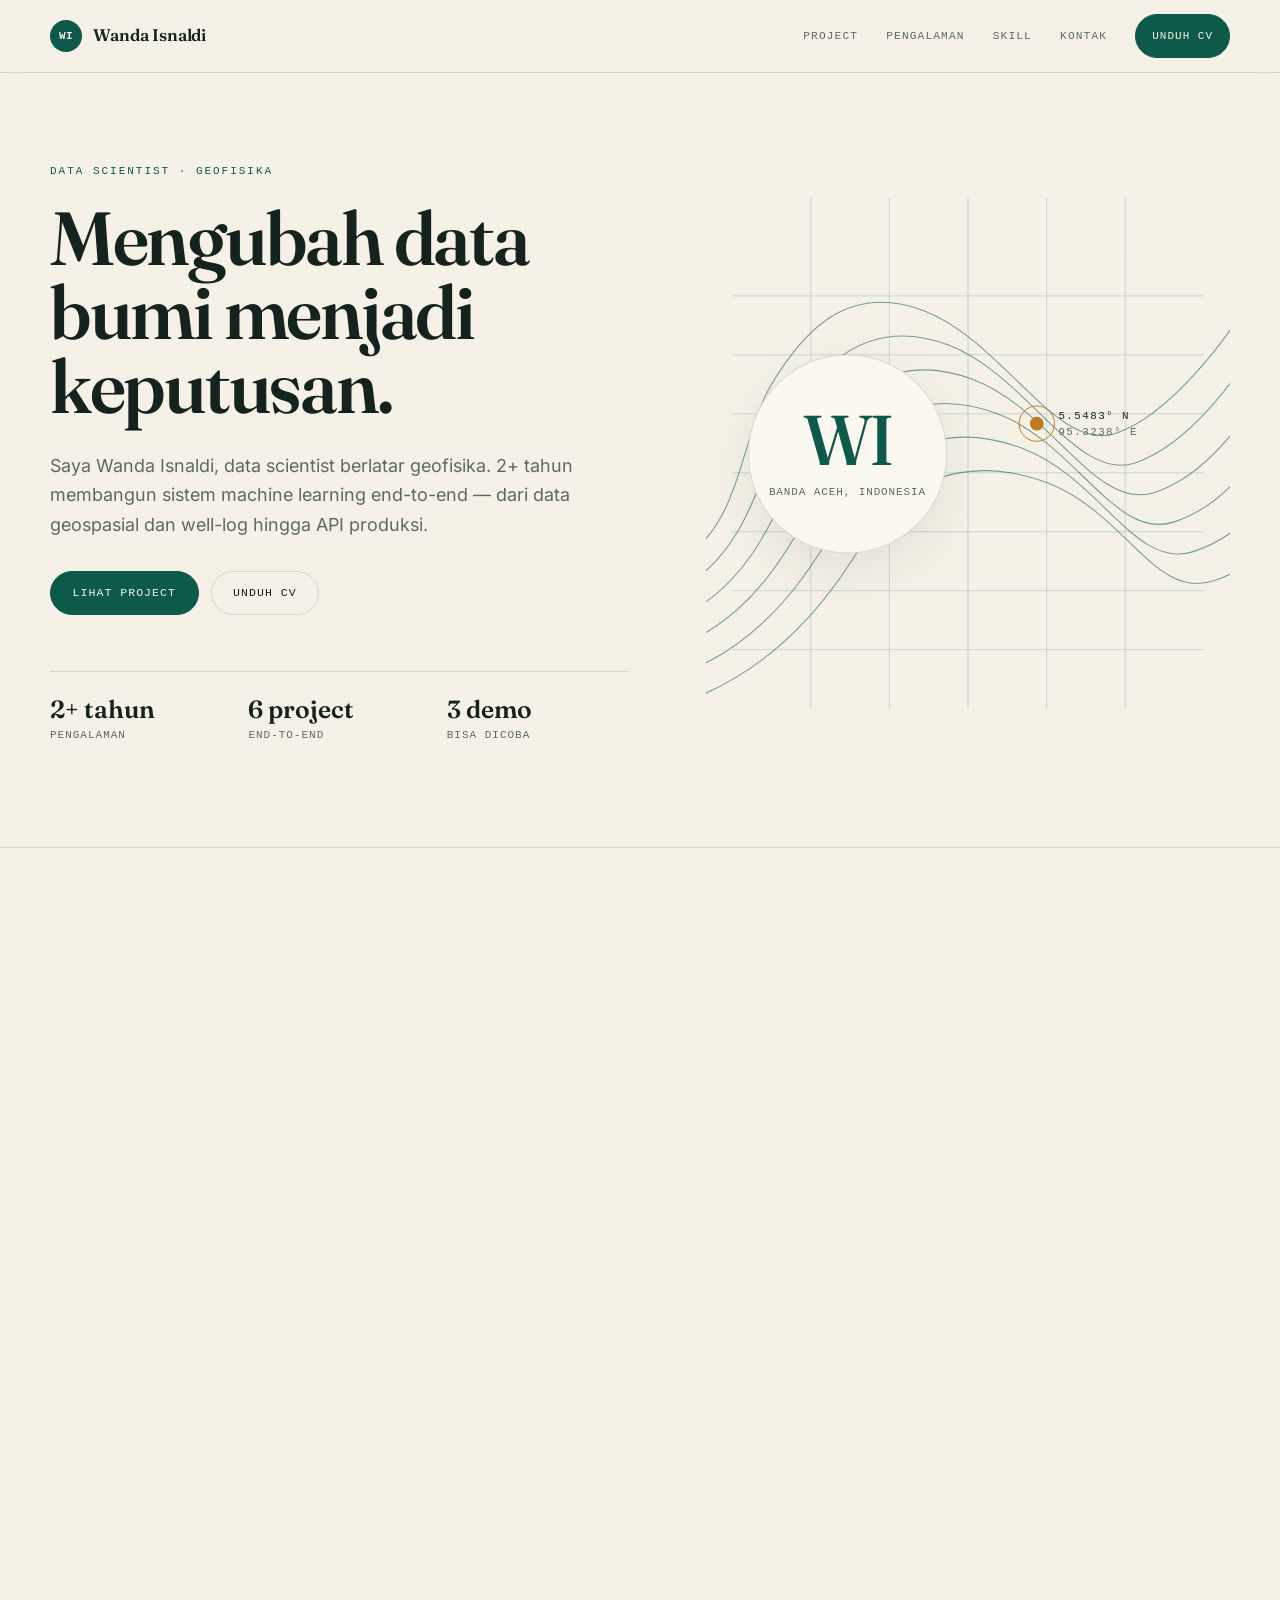
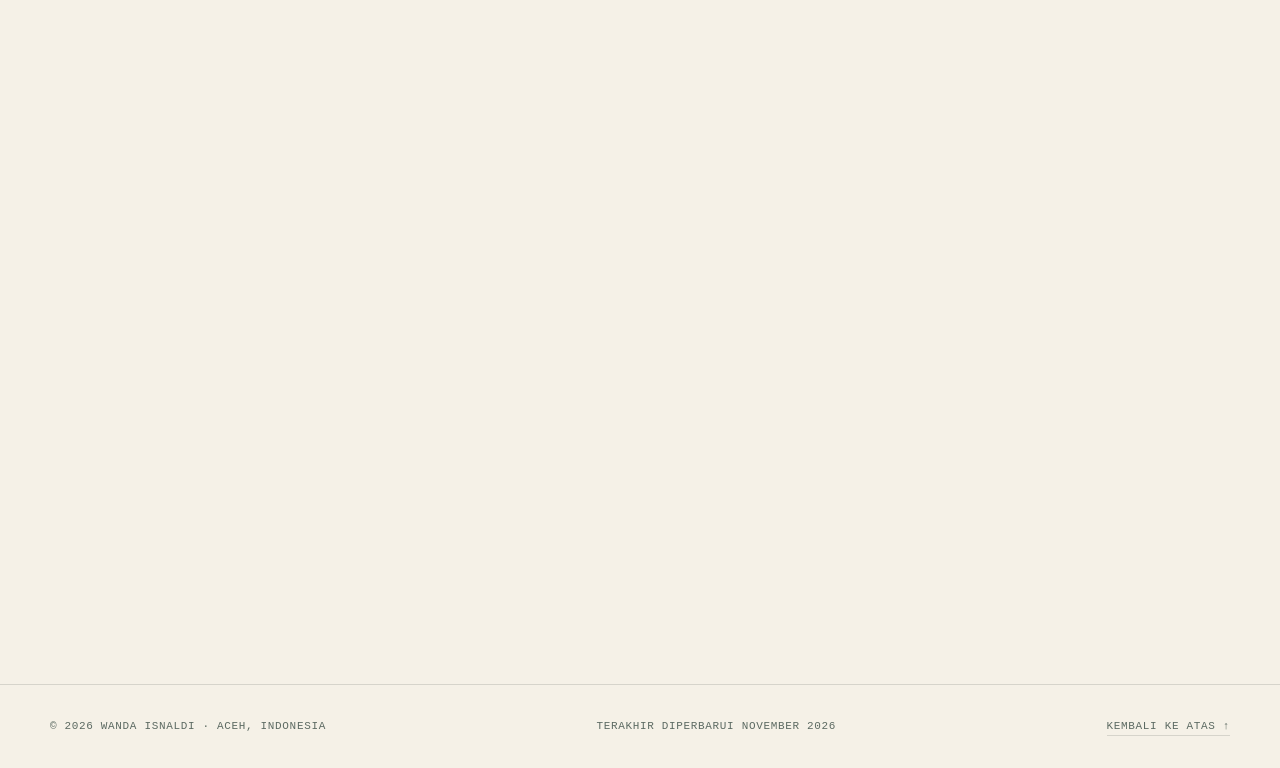
==== commit 265c5e79: "deploy: review fixes (URLs, a11y, mobile-first, touch targets)" ====
--- a/index.html
+++ b/index.html
@@ -153,8 +153,8 @@
               <li>Python</li><li>FastAPI</li><li>React/TS</li><li>LightGBM</li><li>XGBoost</li><li>SHAP</li><li>Leaflet</li><li>Docker</li><li>CI</li>
             </ul>
             <div class="project__actions">
-              <a class="project__link" href="https://huggingface.co/spaces/Kaido1/firecast-private" target="_blank" rel="noopener noreferrer">Buka demo <span aria-hidden="true">↗</span></a>
-              <a class="project__link" href="https://huggingface.co/spaces/Kaido1/firecast-private/tree/main" target="_blank" rel="noopener noreferrer">Kode backend <span aria-hidden="true">↗</span></a>
+              <a class="project__link" href="https://huggingface.co/spaces/Kaido1/firecast-private" target="_blank" rel="noopener noreferrer">Buka demo <span aria-hidden="true">↗</span><span class="sr-only">(membuka tab baru)</span></a>
+              <a class="project__link" href="https://huggingface.co/spaces/Kaido1/firecast-private/tree/main" target="_blank" rel="noopener noreferrer">Kode backend <span aria-hidden="true">↗</span><span class="sr-only">(membuka tab baru)</span></a>
             </div>
             <p class="project__note">Demo HF — jika Space sedang tidur, klik Restart.</p>
             <details class="project__details">
@@ -189,8 +189,8 @@
               <li>Python</li><li>FastAPI</li><li>Next.js</li><li>XGBoost</li><li>SHAP</li><li>WebSocket</li><li>Docker</li>
             </ul>
             <div class="project__actions">
-              <a class="project__link" href="https://huggingface.co/spaces/Kaido1/MWD-Copilot" target="_blank" rel="noopener noreferrer">Buka demo <span aria-hidden="true">↗</span></a>
-              <a class="project__link" href="https://github.com/Eidos110/AI-MWD-Copilot" target="_blank" rel="noopener noreferrer">Lihat kode <span aria-hidden="true">↗</span></a>
+              <a class="project__link" href="https://huggingface.co/spaces/Kaido1/MWD-Copilot" target="_blank" rel="noopener noreferrer">Buka demo <span aria-hidden="true">↗</span><span class="sr-only">(membuka tab baru)</span></a>
+              <a class="project__link" href="https://github.com/Eidos110/AI-MWD-Copilot" target="_blank" rel="noopener noreferrer">Lihat kode <span aria-hidden="true">↗</span><span class="sr-only">(membuka tab baru)</span></a>
             </div>
             <p class="project__note">Demo HF — jika Space sedang tidur, klik Restart.</p>
             <details class="project__details">
@@ -225,7 +225,7 @@
               <li>Python</li><li>Gradio</li><li>scikit-learn</li><li>RandomForest</li><li>Isolation Forest</li><li>HF Spaces</li>
             </ul>
             <div class="project__actions">
-              <a class="project__link" href="https://huggingface.co/spaces/Kaido1/cleaner-ai-log" target="_blank" rel="noopener noreferrer">Buka demo <span aria-hidden="true">↗</span></a>
+              <a class="project__link" href="https://huggingface.co/spaces/Kaido1/cleaner-ai-log" target="_blank" rel="noopener noreferrer">Buka demo <span aria-hidden="true">↗</span><span class="sr-only">(membuka tab baru)</span></a>
               <span class="project__private">Repo privat</span>
             </div>
             <p class="project__note">Demo HF — jika Space sedang tidur, klik Restart.</p>
@@ -261,7 +261,7 @@
               <li>+18% recall@3</li>
               <li>Jawaban salah turun 4,2×</li>
             </ul>
-            <a class="mini-project__link" href="https://github.com/Eidos110/Bank-Customer-Service-RAG" target="_blank" rel="noopener noreferrer">Lihat kode <span aria-hidden="true">↗</span></a>
+            <a class="mini-project__link" href="https://github.com/Eidos110/Bank-Customer-Service-RAG" target="_blank" rel="noopener noreferrer">Lihat kode <span aria-hidden="true">↗</span><span class="sr-only">(membuka tab baru)</span></a>
           </article>
 
           <article class="mini-project">
@@ -273,7 +273,7 @@
               <li>Horizon 50 minggu</li>
               <li>Promosi &gt; hari libur</li>
             </ul>
-            <a class="mini-project__link" href="https://github.com/Eidos110/Portfolio/tree/main/P.%20Promotional%20Time%20Series" target="_blank" rel="noopener noreferrer">Lihat kode <span aria-hidden="true">↗</span></a>
+            <a class="mini-project__link" href="https://github.com/Eidos110/Portfolio/tree/main/P.%20Promotional%20Time%20Series" target="_blank" rel="noopener noreferrer">Lihat kode <span aria-hidden="true">↗</span><span class="sr-only">(membuka tab baru)</span></a>
           </article>
 
           <article class="mini-project">
@@ -286,7 +286,7 @@
               <li>Precision/recall 100% rule-based</li>
               <li>Isolation Forest + Streamlit</li>
             </ul>
-            <a class="mini-project__link" href="https://github.com/Eidos110/Dashboard-Simulation-Distribution" target="_blank" rel="noopener noreferrer">Lihat kode <span aria-hidden="true">↗</span></a>
+            <a class="mini-project__link" href="https://github.com/Eidos110/Dashboard-Simulation-Distribution" target="_blank" rel="noopener noreferrer">Lihat kode <span aria-hidden="true">↗</span><span class="sr-only">(membuka tab baru)</span></a>
           </article>
         </div>
       </div>
@@ -406,7 +406,7 @@
 
         <div class="contact__meta">
           <a href="mailto:wandaisnaldi77@gmail.com">wandaisnaldi77@gmail.com</a>
-          <a href="https://github.com/Eidos110/" target="_blank" rel="noopener noreferrer">github.com/Eidos110 <span aria-hidden="true">↗</span></a>
+          <a href="https://github.com/Eidos110/" target="_blank" rel="noopener noreferrer">github.com/Eidos110 <span aria-hidden="true">↗</span><span class="sr-only">(membuka tab baru)</span></a>
           <button class="copy-email" type="button" data-copy-email="wandaisnaldi77@gmail.com">
             <span data-copy-label aria-live="polite">Salin email</span>
           </button>
@@ -422,7 +422,7 @@
     <div class="container site-footer__inner">
       <p>© 2026 Wanda Isnaldi · Aceh, Indonesia</p>
       <p>Terakhir diperbarui November 2026</p>
-      <a href="#top">Kembali ke atas ↑</a>
+      <a href="#top">Kembali ke atas <span aria-hidden="true">↑</span></a>
     </div>
   </footer>
   <script type="module" src="assets/js/main.js"></script>
--- a/assets/css/styles.css
+++ b/assets/css/styles.css
@@ -1 +1 @@
-@font-face{font-family:Fraunces;src:url(../fonts/fraunces-latin.woff2) format("woff2");font-weight:400 700;font-style:normal;font-display:swap}@font-face{font-family:Inter;src:url(../fonts/inter-latin.woff2) format("woff2");font-weight:400 700;font-style:normal;font-display:swap}:root{--paper: #f5f1e7;--card: #fbf8f0;--ink: #15231e;--muted: #5c6a62;--teal: #0e5a4a;--amber: #c07a1e;--line: rgba(21, 35, 30, .14);--font-display: "Fraunces", Georgia, "Times New Roman", serif;--font-body: "Inter", system-ui, -apple-system, "Segoe UI", sans-serif;--font-mono: ui-monospace, "SFMono-Regular", Consolas, "Liberation Mono", monospace;--max: 1180px;--gutter: clamp(1.25rem, 4vw, 2.5rem);--radius: 8px;--radius-lg: 18px;--transition: .18s ease}*,*:before,*:after{box-sizing:border-box}html{scroll-behavior:smooth;scroll-padding-top:6rem}body{margin:0;background:var(--paper);color:var(--ink);font-family:var(--font-body);font-size:1rem;line-height:1.65;-webkit-font-smoothing:antialiased}h1,h2,h3,h4{margin:0;font-family:var(--font-display);font-weight:600;line-height:1.1;letter-spacing:-.015em}p{margin:0}ul,ol{margin:0;padding:0;list-style:none}a{color:inherit;text-decoration-thickness:1px;text-underline-offset:.2em}a:hover{color:var(--teal)}:focus-visible{outline:2px solid var(--amber);outline-offset:3px;border-radius:2px}::selection{background:#0e5a4a2e}.container{width:min(100% - (var(--gutter) * 2),var(--max));margin-inline:auto}.skip-link{position:fixed;top:1rem;left:1rem;z-index:100;padding:.7rem 1rem;background:var(--ink);color:var(--paper);font-family:var(--font-mono);font-size:.75rem;letter-spacing:.06em;text-transform:uppercase;text-decoration:none;transform:translateY(-200%)}.skip-link:focus{transform:none}.eyebrow{font-family:var(--font-mono);font-size:.6875rem;font-weight:500;letter-spacing:.18em;line-height:1.5;text-transform:uppercase;color:var(--teal)}.site-header{position:sticky;top:0;z-index:50;background:#f5f1e7eb;border-bottom:1px solid var(--line);backdrop-filter:blur(14px)}.site-header__inner{display:flex;align-items:center;justify-content:space-between;gap:1.5rem;min-height:4.5rem}.brand{display:inline-flex;align-items:center;gap:.7rem;font-family:var(--font-display);font-size:1.05rem;font-weight:600;letter-spacing:-.01em;text-decoration:none;white-space:nowrap}.brand__mark{display:grid;place-items:center;width:2rem;height:2rem;border-radius:50%;background:var(--teal);color:var(--paper);font-family:var(--font-mono);font-size:.65rem;letter-spacing:.04em}.nav__toggle{display:none;padding:.55rem .9rem;border:1px solid var(--line);border-radius:999px;background:transparent;color:var(--ink);font-family:var(--font-mono);font-size:.7rem;letter-spacing:.1em;text-transform:uppercase;cursor:pointer}.nav__links{display:flex;align-items:center;gap:clamp(1rem,2.2vw,2rem)}.nav__links>a:not(.btn){font-family:var(--font-mono);font-size:.7rem;letter-spacing:.1em;text-transform:uppercase;text-decoration:none;color:var(--muted);transition:color var(--transition)}.nav__links>a:not(.btn):hover,.nav__links>a[aria-current=location]{color:var(--ink)}.nav__links>a[aria-current=location]{text-decoration:underline;text-decoration-color:var(--amber);text-decoration-thickness:2px;text-underline-offset:.45em}.btn{display:inline-flex;align-items:center;justify-content:center;gap:.5rem;padding:.85rem 1.35rem;border:1px solid transparent;border-radius:999px;font-family:var(--font-mono);font-size:.72rem;font-weight:500;letter-spacing:.09em;line-height:1;text-transform:uppercase;text-decoration:none;cursor:pointer;transition:background var(--transition),color var(--transition),border-color var(--transition),transform var(--transition)}.btn:hover{transform:translateY(-1px)}.btn--solid{background:var(--teal);border-color:var(--teal);color:var(--paper)}.btn--solid:hover{background:#0a4438;border-color:#0a4438;color:var(--paper)}.btn--ghost{background:transparent;border-color:var(--line);color:var(--ink)}.btn--ghost:hover{border-color:var(--ink);color:var(--ink)}.btn--small{padding:.65rem 1rem;font-size:.66rem}.hero{padding:clamp(3rem,7vw,6rem) 0 clamp(3.5rem,8vw,7rem);border-bottom:1px solid var(--line);overflow:hidden}.hero__inner{display:grid;grid-template-columns:minmax(0,1.05fr) minmax(0,.95fr);align-items:center;gap:clamp(2rem,6vw,5rem)}.hero__copy .eyebrow{margin-bottom:1.4rem}.hero h1{max-width:12ch;font-size:clamp(2.8rem,6vw,4.7rem);font-weight:600;line-height:.98;letter-spacing:-.03em}.hero__lead{max-width:36rem;margin-top:1.75rem;color:var(--muted);font-size:clamp(1rem,1.4vw,1.125rem)}.hero__actions{display:flex;flex-wrap:wrap;gap:.75rem;margin-top:2rem}.hero__stats{display:grid;grid-template-columns:repeat(3,minmax(0,1fr));gap:1rem;margin:clamp(2.5rem,5vw,3.5rem) 0 0;padding-top:1.4rem;border-top:1px solid var(--line)}.hero__stats div{min-width:0}.hero__stats dt{font-family:var(--font-display);font-size:clamp(1.2rem,2vw,1.55rem);font-weight:600;line-height:1.15}.hero__stats dd{margin:.2rem 0 0;color:var(--muted);font-family:var(--font-mono);font-size:.65rem;letter-spacing:.09em;text-transform:uppercase}.hero__art{position:relative;width:100%;max-width:34rem;margin-inline:auto;aspect-ratio:1 / 1.05;color:var(--teal)}.hero__contours{display:block;width:100%;height:100%}.hero__monogram{position:absolute;top:50%;left:8%;display:flex;flex-direction:column;align-items:center;justify-content:center;width:clamp(9rem,38%,13rem);aspect-ratio:1;border:1px solid var(--line);border-radius:50%;background:var(--card);box-shadow:0 18px 50px #15231e14;transform:translateY(-50%)}.hero__monogram span{font-family:var(--font-display);font-size:clamp(2.8rem,7vw,4.4rem);font-weight:500;line-height:1;letter-spacing:-.04em;color:var(--teal)}.hero__monogram small{margin-top:.45rem;color:var(--muted);font-family:var(--font-mono);font-size:.55rem;letter-spacing:.08em;text-transform:uppercase;text-align:center}.section{padding:clamp(3.5rem,7vw,6rem) 0;border-bottom:1px solid var(--line);content-visibility:auto;contain-intrinsic-size:auto 1000px}.section__head{max-width:46rem;margin-bottom:clamp(2rem,4vw,3.25rem)}.section__title{margin-top:.9rem;font-size:clamp(2rem,3.6vw,3rem);line-height:1.05}.section__lead{max-width:38rem;margin-top:1.1rem;color:var(--muted)}.project{display:grid;grid-template-columns:minmax(0,1.08fr) minmax(0,.92fr);align-items:center;gap:clamp(1.75rem,4.5vw,3.75rem);padding:clamp(2.25rem,4.5vw,3.5rem) 0;border-top:1px solid var(--line);content-visibility:auto;contain-intrinsic-size:auto 700px}.project:first-of-type{padding-top:0;border-top:0}.project:nth-of-type(2n) .project__media{order:2}.project:nth-of-type(2n) .project__body{order:1}.project__media{position:relative;aspect-ratio:16 / 10;overflow:hidden;border:1px solid var(--line);border-radius:var(--radius-lg);background:var(--card)}.project__media img{display:block;width:100%;height:100%;object-fit:cover}.project__index{position:absolute;top:1rem;left:1rem;padding:.35rem .6rem;border:1px solid var(--line);border-radius:999px;background:#f5f1e7eb;color:var(--teal);font-family:var(--font-mono);font-size:.6rem;letter-spacing:.12em}.project__body{min-width:0}.project__label{color:var(--teal);font-family:var(--font-mono);font-size:.65rem;letter-spacing:.15em;text-transform:uppercase}.project__title{margin-top:.6rem;font-size:clamp(1.75rem,3.2vw,2.5rem);overflow-wrap:anywhere}.project__summary{max-width:34rem;margin-top:.9rem;color:var(--muted)}.project__metrics{display:flex;flex-wrap:wrap;gap:.45rem;margin-top:1.25rem}.project__metrics li{max-width:100%;padding:.35rem .7rem;border:1px solid var(--line);border-radius:999px;background:var(--card);font-family:var(--font-mono);font-size:.63rem;letter-spacing:.03em;line-height:1.5;overflow-wrap:anywhere}.project__tags{display:flex;flex-wrap:wrap;gap:.25rem .6rem;margin-top:1rem;color:var(--muted);font-family:var(--font-mono);font-size:.6rem;letter-spacing:.06em;text-transform:uppercase}.project__tags li+li:before{content:"\b7";margin-right:.6rem;color:var(--amber)}.project__actions{display:flex;flex-wrap:wrap;align-items:center;gap:1.1rem 1.5rem;margin-top:1.4rem}.project__link{color:var(--teal);font-family:var(--font-mono);font-size:.68rem;letter-spacing:.08em;text-transform:uppercase;text-decoration:none;border-bottom:1px solid currentColor;padding-bottom:.15rem}.project__link:hover{color:var(--ink)}.project__private{color:var(--muted);font-family:var(--font-mono);font-size:.65rem;letter-spacing:.08em;text-transform:uppercase}.project__note{margin-top:.9rem;color:var(--muted);font-family:var(--font-mono);font-size:.6rem;letter-spacing:.03em}.project__details{margin-top:1.4rem;border-top:1px solid var(--line)}.project__details summary{display:flex;align-items:center;justify-content:space-between;gap:1rem;padding:.9rem 0;color:var(--ink);font-family:var(--font-mono);font-size:.68rem;letter-spacing:.1em;text-transform:uppercase;cursor:pointer;list-style:none}.project__details summary::-webkit-details-marker{display:none}.project__details summary:after{content:"+";color:var(--teal);font-size:1rem;line-height:1}.project__details[open] summary:after{content:"\2212"}.project__details-body{padding-bottom:.75rem}.project__details-body h4{margin-top:.9rem;color:var(--teal);font-family:var(--font-mono);font-size:.62rem;font-weight:500;letter-spacing:.12em;text-transform:uppercase}.project__details-body p{margin-top:.3rem;color:var(--muted);font-size:.94rem}.mini-projects{display:grid;grid-template-columns:repeat(3,minmax(0,1fr));gap:1rem}.mini-project{display:flex;flex-direction:column;min-width:0;padding:1.5rem;border:1px solid var(--line);border-radius:var(--radius-lg);background:var(--card)}.mini-project__label{color:var(--muted);font-family:var(--font-mono);font-size:.6rem;letter-spacing:.12em;text-transform:uppercase}.mini-project__badge{align-self:flex-start;margin-top:.65rem;padding:.22rem .55rem;border:1px solid rgba(192,122,30,.4);border-radius:999px;background:#c07a1e1f;color:#74460c;font-family:var(--font-mono);font-size:.58rem;font-weight:600;letter-spacing:.1em;text-transform:uppercase}.mini-project h3{margin-top:.65rem;font-size:1.25rem;line-height:1.15;overflow-wrap:anywhere}.mini-project__summary{margin-top:.75rem;color:var(--muted);font-size:.92rem}.mini-project__metrics{display:grid;gap:.35rem;margin-top:1rem}.mini-project__metrics li{position:relative;padding-left:.9rem;font-family:var(--font-mono);font-size:.62rem;line-height:1.5;overflow-wrap:anywhere}.mini-project__metrics li:before{content:"\2014";position:absolute;left:0;color:var(--amber)}.mini-project__link{margin-top:auto;padding-top:1.25rem;color:var(--teal);font-family:var(--font-mono);font-size:.65rem;letter-spacing:.08em;text-transform:uppercase;text-decoration:none;border-bottom:1px solid transparent;align-self:flex-start}.mini-project__link:hover{border-bottom-color:currentColor}.experience{display:grid;grid-template-columns:minmax(0,1.35fr) minmax(0,.65fr);align-items:start;gap:clamp(2rem,5vw,4rem)}.timeline{position:relative;display:grid;gap:2.25rem;padding-left:1.5rem}.timeline:before{content:"";position:absolute;top:.5rem;bottom:.5rem;left:.3rem;width:1px;background:var(--line)}.timeline__item{position:relative;min-width:0}.timeline__item:before{content:"";position:absolute;top:.5rem;left:-1.29rem;width:9px;height:9px;border-radius:50%;background:var(--amber);box-shadow:0 0 0 4px var(--paper)}.timeline__date{color:var(--muted);font-family:var(--font-mono);font-size:.62rem;letter-spacing:.1em;text-transform:uppercase}.timeline__item h3{margin-top:.35rem;font-size:1.35rem}.timeline__org{margin-top:.15rem;color:var(--teal);font-size:.88rem}.timeline__item ul{display:grid;gap:.4rem;margin-top:.8rem}.timeline__item li{position:relative;padding-left:1rem;color:var(--muted);font-size:.92rem}.timeline__item li:before{content:"\2013";position:absolute;left:0;color:var(--amber)}.education{position:sticky;top:6.5rem;padding:1.5rem;border:1px solid var(--line);border-radius:var(--radius-lg);background:var(--card)}.education h3{margin-top:.65rem;font-size:1.4rem}.education p{margin-top:.4rem;color:var(--muted);font-size:.9rem}.education .education__meta{color:var(--teal);font-family:var(--font-mono);font-size:.6rem;letter-spacing:.08em;text-transform:uppercase}.skill-layout{display:grid;grid-template-columns:minmax(0,1.4fr) minmax(0,.6fr);align-items:start;gap:clamp(2rem,5vw,4rem)}.skill-groups{display:grid;grid-template-columns:repeat(2,minmax(0,1fr));gap:1rem}.skill-group{min-width:0;padding:1.25rem;border:1px solid var(--line);border-radius:var(--radius-lg);background:var(--card)}.skill-group h3{font-size:1rem}.skill-group p{margin-top:.5rem;color:var(--muted);font-size:.86rem}.certifications{padding:1.5rem;border:1px solid var(--line);border-radius:var(--radius-lg);background:var(--card)}.cert-list{display:grid;gap:.8rem;margin-top:.95rem}.cert-list li{position:relative;padding-left:1rem;color:var(--muted);font-size:.84rem;line-height:1.55}.cert-list li:before{content:"\2014";position:absolute;left:0;color:var(--amber)}.section--contact{background:var(--card)}.section--contact .section__title{font-size:clamp(2.5rem,5.2vw,4rem)}.contact__actions{display:flex;flex-wrap:wrap;gap:.75rem;margin-top:1.75rem}.contact__meta{display:flex;flex-wrap:wrap;align-items:center;gap:.9rem 1.5rem;margin-top:2.25rem;padding-top:1.5rem;border-top:1px solid var(--line)}.contact__meta a,.copy-email{color:var(--ink);font-family:var(--font-mono);font-size:.68rem;letter-spacing:.06em;text-transform:uppercase;text-decoration:none;border-bottom:1px solid var(--line);padding-bottom:.15rem;background:transparent;cursor:pointer}.contact__meta a:hover,.copy-email:hover{color:var(--teal);border-color:currentColor}.copy-email{border-top:0;border-left:0;border-right:0;border-radius:0}.contact__location{margin-top:1.25rem;color:var(--muted);font-family:var(--font-mono);font-size:.62rem;letter-spacing:.08em;text-transform:uppercase}.site-footer{padding:2rem 0;border-top:1px solid var(--line)}.site-footer__inner{display:flex;flex-wrap:wrap;align-items:center;justify-content:space-between;gap:.75rem 1.5rem;color:var(--muted);font-family:var(--font-mono);font-size:.6rem;letter-spacing:.06em;text-transform:uppercase}.site-footer a{text-decoration:none;border-bottom:1px solid var(--line)}.site-footer a:hover{color:var(--teal);border-color:currentColor}.error-page{min-height:calc(100svh - 12.5rem);display:grid;align-items:center}.error-page__code{margin-top:.4rem;color:var(--amber);font-family:var(--font-mono);font-size:clamp(4rem,14vw,8rem);font-weight:500;letter-spacing:-.06em;line-height:1}.error-page .section__title{margin-top:.75rem}.error-page .section__lead{margin-top:1rem}.error-page__actions{display:flex;flex-wrap:wrap;gap:.75rem;margin-top:2rem}.reveal{opacity:1;transform:none}.js .reveal{transition:opacity .6s ease,transform .6s ease}.js .reveal:not(.is-visible){opacity:0;transform:translateY(18px)}@media(max-width:899px){.nav__toggle{display:inline-flex}.nav__links{position:absolute;top:100%;right:0;left:0;display:none;flex-direction:column;align-items:stretch;gap:0;padding:.75rem var(--gutter) 1.25rem;background:var(--paper);border-bottom:1px solid var(--line);box-shadow:0 24px 40px #15231e14}.nav__links.is-open{display:flex}.nav__links>a:not(.btn){padding:.85rem 0;border-bottom:1px solid var(--line);font-size:.78rem}.nav__links>.btn{margin-top:1rem}}@media(max-width:899px){.hero__inner{grid-template-columns:minmax(0,1fr)}.hero__art{max-width:22rem;margin-top:1rem}.hero h1{max-width:100%}}@media(max-width:899px){.project{grid-template-columns:minmax(0,1fr)}.project:nth-of-type(2n) .project__media,.project:nth-of-type(2n) .project__body{order:0}.mini-projects{grid-template-columns:minmax(0,1fr)}}@media(max-width:899px){.experience,.skill-layout{grid-template-columns:minmax(0,1fr)}.education{position:static}}@media(max-width:700px){.skill-groups{grid-template-columns:minmax(0,1fr)}}@media(max-width:560px){.hero__stats{gap:.6rem}.hero__stats dt{font-size:1.1rem}.hero__stats dd{font-size:.56rem}}@media(prefers-reduced-motion:reduce){html{scroll-behavior:auto}*,*:before,*:after{animation-duration:.01ms!important;animation-iteration-count:1!important;transition-duration:.01ms!important}.js .reveal,.js .reveal:not(.is-visible){opacity:1;transform:none}}
+@font-face{font-family:Fraunces;src:url(../fonts/fraunces-latin.woff2) format("woff2");font-weight:400 700;font-style:normal;font-display:swap}@font-face{font-family:Inter;src:url(../fonts/inter-latin.woff2) format("woff2");font-weight:400 700;font-style:normal;font-display:swap}:root{--paper: #f5f1e7;--card: #fbf8f0;--ink: #15231e;--muted: #5c6a62;--teal: #0e5a4a;--amber: #c07a1e;--line: rgba(21, 35, 30, .14);--font-display: "Fraunces", Georgia, "Times New Roman", serif;--font-body: "Inter", system-ui, -apple-system, "Segoe UI", sans-serif;--font-mono: ui-monospace, "SFMono-Regular", Consolas, "Liberation Mono", monospace;--max: 1180px;--gutter: clamp(1.25rem, 4vw, 2.5rem);--radius-lg: 16px;--transition: .18s ease}*,*:before,*:after{box-sizing:border-box}html{scroll-behavior:smooth;scroll-padding-top:6rem}body{margin:0;background:var(--paper);color:var(--ink);font-family:var(--font-body);font-size:1rem;line-height:1.65;-webkit-font-smoothing:antialiased}h1,h2,h3,h4{margin:0;font-family:var(--font-display);font-weight:600;line-height:1.1;letter-spacing:-.015em}p{margin:0}ul,ol{margin:0;padding:0;list-style:none}a{color:inherit;text-decoration-thickness:1px;text-underline-offset:.2em}a:hover{color:var(--teal)}:focus-visible{outline:2px solid var(--amber);outline-offset:3px;border-radius:2px}::selection{background:#0e5a4a2e}.sr-only{position:absolute;width:1px;height:1px;padding:0;margin:-1px;overflow:hidden;clip:rect(0 0 0 0);white-space:nowrap;border:0}.container{width:min(100% - (var(--gutter) * 2),var(--max));margin-inline:auto}.skip-link{position:fixed;top:1rem;left:1rem;z-index:100;padding:.7rem 1rem;background:var(--ink);color:var(--paper);font-family:var(--font-mono);font-size:.75rem;letter-spacing:.06em;text-transform:uppercase;text-decoration:none;transform:translateY(-200%)}.skip-link:focus{transform:none}.eyebrow{font-family:var(--font-mono);font-size:.6875rem;font-weight:500;letter-spacing:.18em;line-height:1.5;text-transform:uppercase;color:var(--teal)}.site-header{position:static;z-index:50;background:#f5f1e7eb;border-bottom:1px solid var(--line);backdrop-filter:blur(14px)}.js .site-header{position:sticky;top:0}.site-header__inner{display:flex;align-items:center;justify-content:space-between;gap:1.5rem;min-height:4.5rem}.brand{display:inline-flex;align-items:center;gap:.7rem;font-family:var(--font-display);font-size:1.05rem;font-weight:600;letter-spacing:-.01em;text-decoration:none;white-space:nowrap}.brand__mark{display:grid;place-items:center;width:2rem;height:2rem;border-radius:50%;background:var(--teal);color:var(--paper);font-family:var(--font-mono);font-size:.6875rem;letter-spacing:.04em}.nav__toggle{display:none;min-width:44px;min-height:44px;padding:.55rem .9rem;border:1px solid var(--line);border-radius:999px;background:transparent;color:var(--ink);font-family:var(--font-mono);font-size:.7rem;letter-spacing:.1em;text-transform:uppercase;cursor:pointer}.nav__links{display:flex;flex-direction:column;align-items:stretch;gap:0;padding:.75rem var(--gutter) 1.25rem;background:var(--paper);border-bottom:1px solid var(--line)}.nav__links>a:not(.btn){padding:.85rem 0;border-bottom:1px solid var(--line);font-family:var(--font-mono);font-size:.78rem;letter-spacing:.1em;text-transform:uppercase;text-decoration:none;color:var(--muted);transition:color var(--transition)}.nav__links>.btn{margin-top:1rem}.js .nav__toggle{display:inline-flex}.js .nav__links{position:absolute;top:100%;right:0;left:0;display:none;box-shadow:0 24px 40px #15231e14}.js .nav__links.is-open{display:flex}.nav__links>a:not(.btn):hover,.nav__links>a[aria-current=location]{color:var(--ink)}.nav__links>a[aria-current=location]{text-decoration:underline;text-decoration-color:var(--amber);text-decoration-thickness:2px;text-underline-offset:.45em}.btn{display:inline-flex;align-items:center;justify-content:center;gap:.5rem;min-height:44px;padding:.85rem 1.35rem;border:1px solid transparent;border-radius:999px;font-family:var(--font-mono);font-size:.72rem;font-weight:500;letter-spacing:.09em;line-height:1;text-transform:uppercase;text-decoration:none;cursor:pointer;transition:background var(--transition),color var(--transition),border-color var(--transition),transform var(--transition)}.btn:hover{transform:translateY(-1px)}.btn--solid{background:var(--teal);border-color:var(--teal);color:var(--paper)}.btn--solid:hover{background:#0a4438;border-color:#0a4438;color:var(--paper)}.btn--ghost{background:transparent;border-color:var(--line);color:var(--ink)}.btn--ghost:hover{border-color:var(--ink);color:var(--ink)}.btn--small{min-height:44px;padding:.65rem 1rem;font-size:.6875rem}.hero{padding:clamp(3rem,7vw,6rem) 0 clamp(3.5rem,8vw,7rem);border-bottom:1px solid var(--line);overflow:hidden}.hero__inner{display:grid;grid-template-columns:minmax(0,1fr);align-items:center;gap:clamp(2rem,6vw,5rem)}.hero__copy .eyebrow{margin-bottom:1.4rem}.hero h1{max-width:100%;font-size:clamp(2.8rem,6vw,4.7rem);font-weight:600;line-height:.98;letter-spacing:-.03em}.hero__lead{max-width:36rem;margin-top:1.75rem;color:var(--muted);font-size:clamp(1rem,1.4vw,1.125rem)}.hero__actions{display:flex;flex-wrap:wrap;gap:.75rem;margin-top:2rem}.hero__stats{display:grid;grid-template-columns:repeat(3,minmax(0,1fr));gap:.6rem;margin:clamp(2.5rem,5vw,3.5rem) 0 0;padding-top:1.4rem;border-top:1px solid var(--line)}.hero__stats div{min-width:0}.hero__stats dt{font-family:var(--font-display);font-size:1.1rem;font-weight:600;line-height:1.15}.hero__stats dd{margin:.2rem 0 0;color:var(--muted);font-family:var(--font-mono);font-size:.6875rem;letter-spacing:.09em;text-transform:uppercase}.hero__art{position:relative;width:100%;max-width:22rem;margin-top:1rem;margin-inline:auto;aspect-ratio:1 / 1.05;color:var(--teal)}.hero__contours{display:block;width:100%;height:100%}.hero__monogram{position:absolute;top:50%;left:8%;display:flex;flex-direction:column;align-items:center;justify-content:center;width:clamp(9rem,38%,13rem);aspect-ratio:1;border:1px solid var(--line);border-radius:50%;background:var(--card);box-shadow:0 18px 50px #15231e14;transform:translateY(-50%)}.hero__monogram span{font-family:var(--font-display);font-size:clamp(2.8rem,7vw,4.4rem);font-weight:500;line-height:1;letter-spacing:-.04em;color:var(--teal)}.hero__monogram small{margin-top:.45rem;color:var(--muted);font-family:var(--font-mono);font-size:.6875rem;letter-spacing:.08em;text-transform:uppercase;text-align:center}.section{padding:clamp(3.5rem,7vw,6rem) 0;border-bottom:1px solid var(--line);content-visibility:auto;contain-intrinsic-size:auto 1000px}.section__head{max-width:46rem;margin-bottom:clamp(2rem,4vw,3.25rem)}.section__title{margin-top:.9rem;font-size:clamp(2rem,3.6vw,3rem);line-height:1.05}.section__lead{max-width:38rem;margin-top:1.1rem;color:var(--muted)}.project{display:grid;grid-template-columns:minmax(0,1fr);align-items:center;gap:clamp(1.75rem,4.5vw,3.75rem);padding:clamp(2.25rem,4.5vw,3.5rem) 0;border-top:1px solid var(--line);content-visibility:auto;contain-intrinsic-size:auto 700px}.project:first-of-type{padding-top:0;border-top:0}.project__media{position:relative;aspect-ratio:16 / 10;overflow:hidden;border:1px solid var(--line);border-radius:var(--radius-lg);background:var(--card)}.project__media img{display:block;width:100%;height:100%;object-fit:cover}.project__index{position:absolute;top:1rem;left:1rem;padding:.35rem .6rem;border:1px solid var(--line);border-radius:999px;background:#f5f1e7eb;color:var(--teal);font-family:var(--font-mono);font-size:.6875rem;letter-spacing:.12em}.project__body{min-width:0}.project__label{color:var(--teal);font-family:var(--font-mono);font-size:.6875rem;letter-spacing:.15em;text-transform:uppercase}.project__title{margin-top:.6rem;font-size:clamp(1.75rem,3.2vw,2.5rem);overflow-wrap:anywhere}.project__summary{max-width:34rem;margin-top:.9rem;color:var(--muted)}.project__metrics{display:flex;flex-wrap:wrap;gap:.45rem;margin-top:1.25rem}.project__metrics li{max-width:100%;padding:.35rem .7rem;border:1px solid var(--line);border-radius:999px;background:var(--card);font-family:var(--font-mono);font-size:.6875rem;letter-spacing:.03em;line-height:1.5;overflow-wrap:anywhere}.project__tags{display:flex;flex-wrap:wrap;gap:.25rem .6rem;margin-top:1rem;color:var(--muted);font-family:var(--font-mono);font-size:.6875rem;letter-spacing:.06em;text-transform:uppercase}.project__tags li+li:before{content:"\b7";margin-right:.6rem;color:var(--amber)}.project__actions{display:flex;flex-wrap:wrap;align-items:center;gap:1.1rem 1.5rem;margin-top:1.4rem}.project__link{color:var(--teal);font-family:var(--font-mono);font-size:.6875rem;letter-spacing:.08em;text-transform:uppercase;text-decoration:none;border-bottom:1px solid currentColor;padding-bottom:.15rem}.project__link:hover{color:var(--ink)}.project__private{color:var(--muted);font-family:var(--font-mono);font-size:.6875rem;letter-spacing:.08em;text-transform:uppercase}.project__note{margin-top:.9rem;color:var(--muted);font-family:var(--font-mono);font-size:.6875rem;letter-spacing:.03em}.project__details{margin-top:1.4rem;border-top:1px solid var(--line)}.project__details summary{display:flex;align-items:center;justify-content:space-between;gap:1rem;padding:.9rem 0;color:var(--ink);font-family:var(--font-mono);font-size:.6875rem;letter-spacing:.1em;text-transform:uppercase;cursor:pointer;list-style:none}.project__details summary::-webkit-details-marker{display:none}.project__details summary:after{content:"+";color:var(--teal);font-size:1rem;line-height:1}.project__details[open] summary:after{content:"\2212"}.project__details-body{padding-bottom:.75rem}.project__details-body h4{margin-top:.9rem;color:var(--teal);font-family:var(--font-mono);font-size:.6875rem;font-weight:500;letter-spacing:.12em;text-transform:uppercase}.project__details-body p{margin-top:.3rem;color:var(--muted);font-size:.94rem}.mini-projects{display:grid;grid-template-columns:minmax(0,1fr);gap:1rem}.mini-project{display:flex;flex-direction:column;min-width:0;padding:1.5rem;border:1px solid var(--line);border-radius:var(--radius-lg);background:var(--card)}.mini-project__label{color:var(--muted);font-family:var(--font-mono);font-size:.6875rem;letter-spacing:.12em;text-transform:uppercase}.mini-project__badge{align-self:flex-start;margin-top:.65rem;padding:.22rem .55rem;border:1px solid rgba(192,122,30,.4);border-radius:999px;background:#c07a1e1f;color:#74460c;font-family:var(--font-mono);font-size:.6875rem;font-weight:600;letter-spacing:.1em;text-transform:uppercase}.mini-project h3{margin-top:.65rem;font-size:1.25rem;line-height:1.15;overflow-wrap:anywhere}.mini-project__summary{margin-top:.75rem;color:var(--muted);font-size:.92rem}.mini-project__metrics{display:grid;gap:.35rem;margin-top:1rem}.mini-project__metrics li{position:relative;padding-left:.9rem;font-family:var(--font-mono);font-size:.6875rem;line-height:1.5;overflow-wrap:anywhere}.mini-project__metrics li:before{content:"\2014";position:absolute;left:0;color:var(--amber)}.mini-project__link{margin-top:auto;padding-top:1.25rem;color:var(--teal);font-family:var(--font-mono);font-size:.6875rem;letter-spacing:.08em;text-transform:uppercase;text-decoration:none;border-bottom:1px solid transparent;align-self:flex-start}.mini-project__link:hover{border-bottom-color:currentColor}.experience{display:grid;grid-template-columns:minmax(0,1fr);align-items:start;gap:clamp(2rem,5vw,4rem)}.timeline{position:relative;display:grid;gap:2.25rem;padding-left:1.5rem}.timeline:before{content:"";position:absolute;top:.5rem;bottom:.5rem;left:.3rem;width:1px;background:var(--line)}.timeline__item{position:relative;min-width:0}.timeline__item:before{content:"";position:absolute;top:.5rem;left:-1.29rem;width:9px;height:9px;border-radius:50%;background:var(--amber);box-shadow:0 0 0 4px var(--paper)}.timeline__date{color:var(--muted);font-family:var(--font-mono);font-size:.6875rem;letter-spacing:.1em;text-transform:uppercase}.timeline__item h3{margin-top:.35rem;font-size:1.35rem}.timeline__org{margin-top:.15rem;color:var(--teal);font-size:.88rem}.timeline__item ul{display:grid;gap:.4rem;margin-top:.8rem}.timeline__item li{position:relative;padding-left:1rem;color:var(--muted);font-size:.92rem}.timeline__item li:before{content:"\2013";position:absolute;left:0;color:var(--amber)}.education{position:static;top:6.5rem;padding:1.5rem;border:1px solid var(--line);border-radius:var(--radius-lg);background:var(--card)}.education h3{margin-top:.65rem;font-size:1.4rem}.education p{margin-top:.4rem;color:var(--muted);font-size:.9rem}.education .education__meta{color:var(--teal);font-family:var(--font-mono);font-size:.6875rem;letter-spacing:.08em;text-transform:uppercase}.skill-layout{display:grid;grid-template-columns:minmax(0,1fr);align-items:start;gap:clamp(2rem,5vw,4rem)}.skill-groups{display:grid;grid-template-columns:minmax(0,1fr);gap:1rem}.skill-group{min-width:0;padding:1.25rem;border:1px solid var(--line);border-radius:var(--radius-lg);background:var(--card)}.skill-group h3{font-size:1rem}.skill-group p{margin-top:.5rem;color:var(--muted);font-size:.86rem}.certifications{padding:1.5rem;border:1px solid var(--line);border-radius:var(--radius-lg);background:var(--card)}.cert-list{display:grid;gap:.8rem;margin-top:.95rem}.cert-list li{position:relative;padding-left:1rem;color:var(--muted);font-size:.84rem;line-height:1.55}.cert-list li:before{content:"\2014";position:absolute;left:0;color:var(--amber)}.section--contact{background:var(--card)}.section--contact .section__title{font-size:clamp(2.5rem,5.2vw,4rem)}.contact__actions{display:flex;flex-wrap:wrap;gap:.75rem;margin-top:1.75rem}.contact__meta{display:flex;flex-wrap:wrap;align-items:center;gap:.9rem 1.5rem;margin-top:2.25rem;padding-top:1.5rem;border-top:1px solid var(--line)}.contact__meta a,.copy-email{display:inline-flex;align-items:center;min-height:44px;color:var(--ink);font-family:var(--font-mono);font-size:.6875rem;letter-spacing:.06em;text-transform:uppercase;text-decoration:none;border-bottom:1px solid var(--line);padding-bottom:.15rem;background:transparent;cursor:pointer}.contact__meta a:hover,.copy-email:hover{color:var(--teal);border-color:currentColor}.copy-email{border-top:0;border-left:0;border-right:0;border-radius:0}.contact__location{margin-top:1.25rem;color:var(--muted);font-family:var(--font-mono);font-size:.6875rem;letter-spacing:.08em;text-transform:uppercase}.site-footer{padding:2rem 0;border-top:1px solid var(--line)}.site-footer__inner{display:flex;flex-wrap:wrap;align-items:center;justify-content:space-between;gap:.75rem 1.5rem;color:var(--muted);font-family:var(--font-mono);font-size:.6875rem;letter-spacing:.06em;text-transform:uppercase}.site-footer a{text-decoration:none;border-bottom:1px solid var(--line)}.site-footer a:hover{color:var(--teal);border-color:currentColor}.error-page{min-height:calc(100svh - 12.5rem);display:grid;align-items:center}.error-page__code{margin-top:.4rem;color:var(--amber);font-family:var(--font-mono);font-size:clamp(4rem,14vw,8rem);font-weight:500;letter-spacing:-.06em;line-height:1}.error-page .section__title{margin-top:.75rem}.error-page .section__lead{margin-top:1rem}.error-page__actions{display:flex;flex-wrap:wrap;gap:.75rem;margin-top:2rem}.reveal{opacity:1;transform:none}.js .reveal{transition:opacity .6s ease,transform .6s ease}.js .reveal:not(.is-visible){opacity:0;transform:translateY(18px)}@media(min-width:640px){.hero__stats{gap:1rem}.hero__stats dt{font-size:clamp(1.2rem,2vw,1.55rem)}.skill-groups{grid-template-columns:repeat(2,minmax(0,1fr))}}@media(min-width:900px){.nav__toggle,.js .nav__toggle{display:none}.nav__links,.js .nav__links{position:static;display:flex;flex-direction:row;align-items:center;gap:clamp(1rem,2.2vw,2rem);padding:0;background:transparent;border-bottom:0;box-shadow:none}.nav__links>a:not(.btn){padding:0;border-bottom:0;font-size:.7rem}.nav__links>.btn{margin-top:0}.hero__inner{grid-template-columns:minmax(0,1.05fr) minmax(0,.95fr)}.hero h1{max-width:12ch}.hero__art{max-width:34rem;margin-top:0}.project{grid-template-columns:minmax(0,1.08fr) minmax(0,.92fr)}.project:nth-of-type(2n) .project__media{order:2}.project:nth-of-type(2n) .project__body{order:1}.mini-projects{grid-template-columns:repeat(3,minmax(0,1fr))}.experience{grid-template-columns:minmax(0,1.35fr) minmax(0,.65fr)}.skill-layout{grid-template-columns:minmax(0,1.4fr) minmax(0,.6fr)}.education{position:sticky}}@media(min-width:1180px){.section{padding:6rem 0}}@media(prefers-reduced-motion:reduce){html{scroll-behavior:auto}*,*:before,*:after{animation-duration:.01ms!important;animation-iteration-count:1!important;transition-duration:.01ms!important}.js .reveal,.js .reveal:not(.is-visible){opacity:1;transform:none}}
